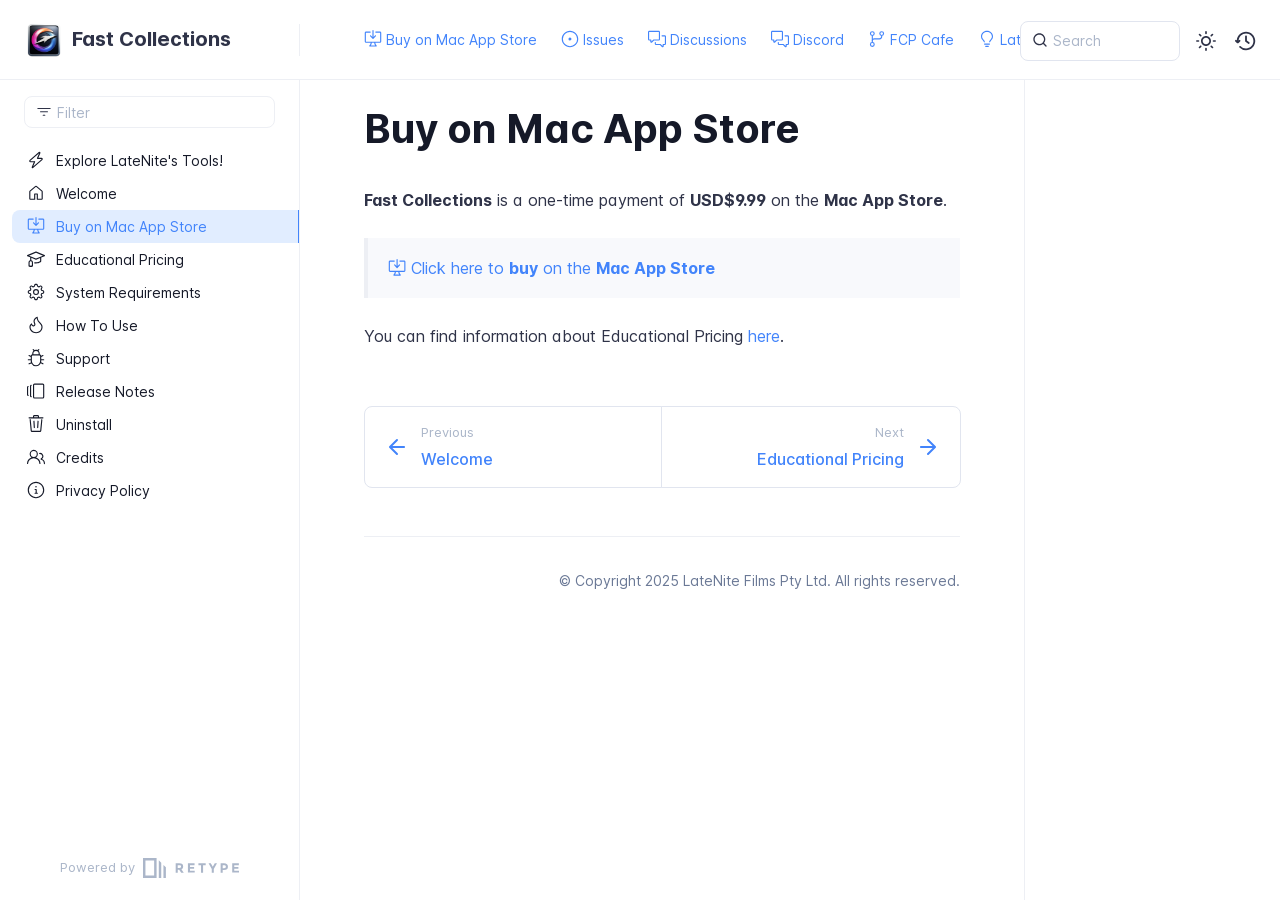
==== buy/index.html @ 911a27da "Refreshes Retype-generated documentation. Process triggered by latenitefilms." ====
<!DOCTYPE html>
<html lang="en" class="h-full">
<head>
    <meta charset="UTF-8">
    <meta name="viewport" content="width=device-width,initial-scale=1">
    <meta name="turbo-cache-control" content="no-cache" data-turbo-track="reload" data-track-token="3.9.0.801955688198">

    <!-- See retype.com -->
    <meta name="generator" content="Retype 3.9.0">

    <!-- Primary Meta Tags -->
    <title>Buy on Mac App Store</title>
    <meta name="title" content="Buy on Mac App Store">
    <meta name="description" content="Fast Collections is a one-time payment of USD$9.99 on the Mac App Store.">

    <!-- Canonical -->
    <link rel="canonical" href="https://fastcollections.fcp.cafe/buy/">

    <!-- Open Graph / Facebook -->
    <meta property="og:type" content="website">
    <meta property="og:url" content="https://fastcollections.fcp.cafe/buy/">
    <meta property="og:title" content="Buy on Mac App Store">
    <meta property="og:description" content="Fast Collections is a one-time payment of USD$9.99 on the Mac App Store.">

    <!-- Twitter -->
    <meta property="twitter:card" content="summary_large_image">
    <meta property="twitter:url" content="https://fastcollections.fcp.cafe/buy/">
    <meta property="twitter:title" content="Buy on Mac App Store">
    <meta property="twitter:description" content="Fast Collections is a one-time payment of USD$9.99 on the Mac App Store.">

    <script data-cfasync="false">(function(){var cl=document.documentElement.classList,ls=localStorage.getItem("retype_scheme"),hd=cl.contains("dark"),hl=cl.contains("light"),wm=window.matchMedia&&window.matchMedia("(prefers-color-scheme: dark)").matches;if(ls==="dark"||(!ls&&wm&&!hd&&!hl)){cl.remove("light");cl.add("dark")}else if(ls==="light"||(!ls&&!wm&&!hd&&!hl)){cl.remove("dark");cl.add("light")}})();</script>

    <link href="../resources/css/retype.css?v=3.9.0.801955688198" rel="stylesheet">

    <script data-cfasync="false" src="../resources/js/config.js?v=3.9.0.801955688198" data-turbo-eval="false" defer></script>
    <script data-cfasync="false" src="../resources/js/retype.js?v=3.9.0" data-turbo-eval="false" defer></script>
    <script id="lunr-js" data-cfasync="false" src="../resources/js/lunr.js?v=3.9.0.801955688198" data-turbo-eval="false" defer></script>
</head>
<body>
    <div id="docs-app" class="relative text-base antialiased text-gray-700 bg-white font-body dark:bg-dark-850 dark:text-dark-300">
        <div class="absolute bottom-0 left-0 bg-gray-100 dark:bg-dark-800" style="top: 5rem; right: 50%"></div>
    
        <header id="docs-site-header" class="sticky top-0 z-30 flex w-full h-16 bg-white border-b border-gray-200 md:h-20 dark:bg-dark-850 dark:border-dark-650">
            <div class="container relative flex items-center justify-between pr-6 grow md:justify-start">
                <!-- Mobile menu button skeleton -->
                <button v-cloak class="skeleton docs-mobile-menu-button flex items-center justify-center shrink-0 overflow-hidden dark:text-white focus:outline-none rounded-full w-10 h-10 ml-3.5 md:hidden"><svg xmlns="http://www.w3.org/2000/svg" class="mb-px shrink-0" width="24" height="24" viewBox="0 0 24 24" role="presentation" style="margin-bottom: 0px;"><g fill="currentColor"><path d="M2 4h20v2H2zM2 11h20v2H2zM2 18h20v2H2z"></path></g></svg></button>
                <div v-cloak id="docs-sidebar-toggle"></div>
        
                <!-- Logo -->
                <div class="flex items-center justify-between h-full py-2 md:w-75">
                    <div class="flex items-center px-2 md:px-6">
                        <a id="docs-site-logo" href="../" class="flex items-center leading-snug text-xl">
                            <span class="w-10 mr-2 grow-0 shrink-0 overflow-hidden">
                                <img class="max-h-10 dark:hidden md:inline-block" src="../static/logo.png">
                                <img class="max-h-10 hidden dark:inline-block" src="../static/logo.png">
                            </span>
                            <span class="dark:text-white font-bold line-clamp-1 md:line-clamp-2">Fast Collections</span>
                        </a>
                    </div>
        
                    <span class="hidden h-8 border-r md:inline-block dark:border-dark-650"></span>
                </div>
        
                <div class="flex justify-between md:grow">
                    <!-- Top Nav -->
                    <nav class="hidden md:flex">
                        <ul class="flex flex-col mb-4 md:pl-16 md:mb-0 md:flex-row md:items-center">
                            <li class="mr-6">
                                <a class="py-2 md:mb-0 inline-flex items-center text-sm whitespace-nowrap transition-colors duration-200 ease-linear md:text-blue-500 dark:text-blue-400 hover:text-blue-800 dark:hover:text-blue-200" href="../buy/">
                                    <svg xmlns="http://www.w3.org/2000/svg" class="mb-px mr-1" width="18" height="18" viewBox="0 0 24 24" role="presentation">
                                        <g fill="currentColor">
                                            <path d="M11.25 9.331V.75a.75.75 0 0 1 1.5 0v8.58l1.949-2.11A.75.75 0 1 1 15.8 8.237l-3.25 3.52a.75.75 0 0 1-1.102 0l-3.25-3.52A.75.75 0 1 1 9.3 7.22l1.949 2.111Z"/><path d="M2.5 3.75v11.5c0 .138.112.25.25.25h18.5a.25.25 0 0 0 .25-.25V3.75a.25.25 0 0 0-.25-.25h-5.5a.75.75 0 0 1 0-1.5h5.5c.966 0 1.75.784 1.75 1.75v11.5A1.75 1.75 0 0 1 21.25 17h-6.204c.171 1.375.805 2.652 1.769 3.757A.752.752 0 0 1 16.25 22h-8.5a.75.75 0 0 1-.566-1.243c.965-1.105 1.599-2.382 1.77-3.757H2.75A1.75 1.75 0 0 1 1 15.25V3.75C1 2.784 1.784 2 2.75 2h5.5a.75.75 0 0 1 0 1.5h-5.5a.25.25 0 0 0-.25.25ZM10.463 17c-.126 1.266-.564 2.445-1.223 3.5h5.52c-.66-1.055-1.098-2.234-1.223-3.5Z"/>
                                        </g>
                                    </svg>
                                    <span>Buy on Mac App Store</span>
                                </a>
                            </li>
                            <li class="mr-6">
                                <a class="py-2 md:mb-0 inline-flex items-center text-sm whitespace-nowrap transition-colors duration-200 ease-linear md:text-blue-500 dark:text-blue-400 hover:text-blue-800 dark:hover:text-blue-200" href="https://github.com/latenitefilms/fastcollections/issues" target="_blank">
                                    <svg xmlns="http://www.w3.org/2000/svg" class="mb-px mr-1" width="18" height="18" viewBox="0 0 24 24" role="presentation">
                                        <g fill="currentColor">
                                            <path d="M12 1c6.075 0 11 4.925 11 11s-4.925 11-11 11S1 18.075 1 12 5.925 1 12 1ZM2.5 12a9.5 9.5 0 0 0 9.5 9.5 9.5 9.5 0 0 0 9.5-9.5A9.5 9.5 0 0 0 12 2.5 9.5 9.5 0 0 0 2.5 12Zm9.5 2a2 2 0 1 1-.001-3.999A2 2 0 0 1 12 14Z"/>
                                        </g>
                                    </svg>
                                    <span>Issues</span>
                                </a>
                            </li>
                            <li class="mr-6">
                                <a class="py-2 md:mb-0 inline-flex items-center text-sm whitespace-nowrap transition-colors duration-200 ease-linear md:text-blue-500 dark:text-blue-400 hover:text-blue-800 dark:hover:text-blue-200" href="https://github.com/latenitefilms/fastcollections/discussions" target="_blank">
                                    <svg xmlns="http://www.w3.org/2000/svg" class="mb-px mr-1" width="18" height="18" viewBox="0 0 24 24" role="presentation">
                                        <g fill="currentColor">
                                            <path d="M1.75 1h12.5c.966 0 1.75.784 1.75 1.75v9.5A1.75 1.75 0 0 1 14.25 14H8.061l-2.574 2.573A1.458 1.458 0 0 1 3 15.543V14H1.75A1.75 1.75 0 0 1 0 12.25v-9.5C0 1.784.784 1 1.75 1ZM1.5 2.75v9.5c0 .138.112.25.25.25h2a.75.75 0 0 1 .75.75v2.19l2.72-2.72a.749.749 0 0 1 .53-.22h6.5a.25.25 0 0 0 .25-.25v-9.5a.25.25 0 0 0-.25-.25H1.75a.25.25 0 0 0-.25.25Z"/><path d="M22.5 8.75a.25.25 0 0 0-.25-.25h-3.5a.75.75 0 0 1 0-1.5h3.5c.966 0 1.75.784 1.75 1.75v9.5A1.75 1.75 0 0 1 22.25 20H21v1.543a1.457 1.457 0 0 1-2.487 1.03L15.939 20H10.75A1.75 1.75 0 0 1 9 18.25v-1.465a.75.75 0 0 1 1.5 0v1.465c0 .138.112.25.25.25h5.5a.75.75 0 0 1 .53.22l2.72 2.72v-2.19a.75.75 0 0 1 .75-.75h2a.25.25 0 0 0 .25-.25v-9.5Z"/>
                                        </g>
                                    </svg>
                                    <span>Discussions</span>
                                </a>
                            </li>
                            <li class="mr-6">
                                <a class="py-2 md:mb-0 inline-flex items-center text-sm whitespace-nowrap transition-colors duration-200 ease-linear md:text-blue-500 dark:text-blue-400 hover:text-blue-800 dark:hover:text-blue-200" href="https://ltnt.tv/discord" target="_blank">
                                    <svg xmlns="http://www.w3.org/2000/svg" class="mb-px mr-1" width="18" height="18" viewBox="0 0 24 24" role="presentation">
                                        <g fill="currentColor">
                                            <path d="M1.75 1h12.5c.966 0 1.75.784 1.75 1.75v9.5A1.75 1.75 0 0 1 14.25 14H8.061l-2.574 2.573A1.458 1.458 0 0 1 3 15.543V14H1.75A1.75 1.75 0 0 1 0 12.25v-9.5C0 1.784.784 1 1.75 1ZM1.5 2.75v9.5c0 .138.112.25.25.25h2a.75.75 0 0 1 .75.75v2.19l2.72-2.72a.749.749 0 0 1 .53-.22h6.5a.25.25 0 0 0 .25-.25v-9.5a.25.25 0 0 0-.25-.25H1.75a.25.25 0 0 0-.25.25Z"/><path d="M22.5 8.75a.25.25 0 0 0-.25-.25h-3.5a.75.75 0 0 1 0-1.5h3.5c.966 0 1.75.784 1.75 1.75v9.5A1.75 1.75 0 0 1 22.25 20H21v1.543a1.457 1.457 0 0 1-2.487 1.03L15.939 20H10.75A1.75 1.75 0 0 1 9 18.25v-1.465a.75.75 0 0 1 1.5 0v1.465c0 .138.112.25.25.25h5.5a.75.75 0 0 1 .53.22l2.72 2.72v-2.19a.75.75 0 0 1 .75-.75h2a.25.25 0 0 0 .25-.25v-9.5Z"/>
                                        </g>
                                    </svg>
                                    <span>Discord</span>
                                </a>
                            </li>
                            <li class="mr-6">
                                <a class="py-2 md:mb-0 inline-flex items-center text-sm whitespace-nowrap transition-colors duration-200 ease-linear md:text-blue-500 dark:text-blue-400 hover:text-blue-800 dark:hover:text-blue-200" href="https://fcp.cafe" target="_blank">
                                    <svg xmlns="http://www.w3.org/2000/svg" class="mb-px mr-1" width="18" height="18" viewBox="0 0 24 24" role="presentation">
                                        <g fill="currentColor">
                                            <path d="M15 4.75a3.25 3.25 0 1 1 6.5 0 3.25 3.25 0 0 1-6.5 0ZM2.5 19.25a3.25 3.25 0 1 1 6.5 0 3.25 3.25 0 0 1-6.5 0Zm0-14.5a3.25 3.25 0 1 1 6.5 0 3.25 3.25 0 0 1-6.5 0ZM5.75 6.5a1.75 1.75 0 1 0-.001-3.501A1.75 1.75 0 0 0 5.75 6.5Zm0 14.5a1.75 1.75 0 1 0-.001-3.501A1.75 1.75 0 0 0 5.75 21Zm12.5-14.5a1.75 1.75 0 1 0-.001-3.501A1.75 1.75 0 0 0 18.25 6.5Z"/><path d="M5.75 16.75A.75.75 0 0 1 5 16V8a.75.75 0 0 1 1.5 0v8a.75.75 0 0 1-.75.75Z"/><path d="M17.5 8.75v-1H19v1a3.75 3.75 0 0 1-3.75 3.75h-7a1.75 1.75 0 0 0-1.75 1.75H5A3.25 3.25 0 0 1 8.25 11h7a2.25 2.25 0 0 0 2.25-2.25Z"/>
                                        </g>
                                    </svg>
                                    <span>FCP Cafe</span>
                                </a>
                            </li>
                            <li class="mr-6">
                                <a class="py-2 md:mb-0 inline-flex items-center text-sm whitespace-nowrap transition-colors duration-200 ease-linear md:text-blue-500 dark:text-blue-400 hover:text-blue-800 dark:hover:text-blue-200" href="https://fcp.cafe/latenite/" target="_blank">
                                    <svg xmlns="http://www.w3.org/2000/svg" class="mb-px mr-1" width="18" height="18" viewBox="0 0 24 24" role="presentation">
                                        <g fill="currentColor">
                                            <path d="M12 2.5c-3.81 0-6.5 2.743-6.5 6.119 0 1.536.632 2.572 1.425 3.56.172.215.347.422.527.635l.096.112c.21.25.427.508.63.774.404.531.783 1.128.995 1.834a.75.75 0 0 1-1.436.432c-.138-.46-.397-.89-.753-1.357a18.111 18.111 0 0 0-.582-.714l-.092-.11c-.18-.212-.37-.436-.555-.667C4.87 12.016 4 10.651 4 8.618 4 4.363 7.415 1 12 1s8 3.362 8 7.619c0 2.032-.87 3.397-1.755 4.5-.185.23-.375.454-.555.667l-.092.109c-.21.248-.405.481-.582.714-.356.467-.615.898-.753 1.357a.751.751 0 0 1-1.437-.432c.213-.706.592-1.303.997-1.834.202-.266.419-.524.63-.774l.095-.112c.18-.213.355-.42.527-.634.793-.99 1.425-2.025 1.425-3.561C18.5 5.243 15.81 2.5 12 2.5ZM8.75 18h6.5a.75.75 0 0 1 0 1.5h-6.5a.75.75 0 0 1 0-1.5Zm.75 3.75a.75.75 0 0 1 .75-.75h3.5a.75.75 0 0 1 0 1.5h-3.5a.75.75 0 0 1-.75-.75Z"/>
                                        </g>
                                    </svg>
                                    <span>LateNite</span>
                                </a>
                            </li>
        
                        </ul>
                    </nav>
        
                    <!-- Header Right Skeleton -->
                    <div v-cloak class="flex justify-end grow skeleton">
        
                        <!-- Search input mock -->
                        <div class="relative hidden w-40 lg:block lg:max-w-sm lg:ml-auto">
                            <div class="absolute flex items-center justify-center h-full pl-3 dark:text-dark-300">
                                <svg xmlns="http://www.w3.org/2000/svg" class="icon-base" width="16" height="16" viewBox="0 0 24 24" aria-labelledby="icon" role="presentation" style="margin-bottom: 1px;"><g fill="currentColor" ><path d="M21.71 20.29l-3.68-3.68A8.963 8.963 0 0020 11c0-4.96-4.04-9-9-9s-9 4.04-9 9 4.04 9 9 9c2.12 0 4.07-.74 5.61-1.97l3.68 3.68c.2.19.45.29.71.29s.51-.1.71-.29c.39-.39.39-1.03 0-1.42zM4 11c0-3.86 3.14-7 7-7s7 3.14 7 7c0 1.92-.78 3.66-2.04 4.93-.01.01-.02.01-.02.01-.01.01-.01.01-.01.02A6.98 6.98 0 0111 18c-3.86 0-7-3.14-7-7z" ></path></g></svg>
                            </div>
                            <input class="w-full h-10 placeholder-gray-400 transition-colors duration-200 ease-in bg-gray-200 border border-transparent rounded md:text-sm hover:bg-white hover:border-gray-300 focus:outline-none focus:bg-white focus:border-gray-500 dark:bg-dark-600 dark:border-dark-600 dark:placeholder-dark-400" style="padding: 0.625rem 0.75rem 0.625rem 2rem" type="text" placeholder="Search">
                        </div>
        
                        <!-- Mobile search button -->
                        <div class="flex items-center justify-center w-10 h-10 lg:hidden">
                            <svg xmlns="http://www.w3.org/2000/svg" class="shrink-0 icon-base" width="20" height="20" viewBox="0 0 24 24" aria-labelledby="icon" role="presentation" style="margin-bottom: 0px;"><g fill="currentColor" ><path d="M21.71 20.29l-3.68-3.68A8.963 8.963 0 0020 11c0-4.96-4.04-9-9-9s-9 4.04-9 9 4.04 9 9 9c2.12 0 4.07-.74 5.61-1.97l3.68 3.68c.2.19.45.29.71.29s.51-.1.71-.29c.39-.39.39-1.03 0-1.42zM4 11c0-3.86 3.14-7 7-7s7 3.14 7 7c0 1.92-.78 3.66-2.04 4.93-.01.01-.02.01-.02.01-.01.01-.01.01-.01.02A6.98 6.98 0 0111 18c-3.86 0-7-3.14-7-7z" ></path></g></svg>
                        </div>
        
                        <!-- Dark mode switch placeholder -->
                        <div class="w-10 h-10 lg:ml-2"></div>
        
                        <!-- History button -->
                        <div class="flex items-center justify-center w-10 h-10" style="margin-right: -0.625rem;">
                            <svg xmlns="http://www.w3.org/2000/svg" class="shrink-0 icon-base" width="22" height="22" viewBox="0 0 24 24" aria-labelledby="icon" role="presentation" style="margin-bottom: 0px;"><g fill="currentColor" ><g ><path d="M12.01 6.01c-.55 0-1 .45-1 1V12a1 1 0 00.4.8l3 2.22a.985.985 0 001.39-.2.996.996 0 00-.21-1.4l-2.6-1.92V7.01c.02-.55-.43-1-.98-1z"></path><path d="M12.01 1.91c-5.33 0-9.69 4.16-10.05 9.4l-.29-.26a.997.997 0 10-1.34 1.48l1.97 1.79c.19.17.43.26.67.26s.48-.09.67-.26l1.97-1.79a.997.997 0 10-1.34-1.48l-.31.28c.34-4.14 3.82-7.41 8.05-7.41 4.46 0 8.08 3.63 8.08 8.09s-3.63 8.08-8.08 8.08c-2.18 0-4.22-.85-5.75-2.4a.996.996 0 10-1.42 1.4 10.02 10.02 0 007.17 2.99c5.56 0 10.08-4.52 10.08-10.08.01-5.56-4.52-10.09-10.08-10.09z"></path></g></g></svg>
                        </div>
                    </div>
        
                    <div v-cloak class="flex justify-end grow">
                        <div id="docs-mobile-search-button"></div>
                        <doc-search-desktop></doc-search-desktop>
        
                        <doc-theme-switch class="lg:ml-2"></doc-theme-switch>
                        <doc-history></doc-history>
                    </div>
                </div>
            </div>
        </header>
    
        <div class="container relative flex bg-white">
            <!-- Sidebar Skeleton -->
            <div v-cloak class="fixed flex flex-col shrink-0 duration-300 ease-in-out bg-white border-gray-200 sidebar top-20 w-75 border-r h-screen md:sticky transition-transform skeleton dark:bg-dark-800 dark:border-dark-650">
            
                <div class="flex items-center h-16 px-6">
                    <input class="w-full h-8 px-3 py-2 transition-colors duration-200 ease-linear bg-white border border-gray-200 rounded shadow-none text-sm focus:outline-none focus:border-gray-600 dark:bg-dark-600 dark:border-dark-600" type="text" placeholder="Filter">
                </div>
            
                <div class="pl-6 mt-1 mb-4">
                    <div class="w-32 h-3 mb-4 bg-gray-200 rounded-full loading dark:bg-dark-600"></div>
                    <div class="w-48 h-3 mb-4 bg-gray-200 rounded-full loading dark:bg-dark-600"></div>
                    <div class="w-40 h-3 mb-4 bg-gray-200 rounded-full loading dark:bg-dark-600"></div>
                    <div class="w-32 h-3 mb-4 bg-gray-200 rounded-full loading dark:bg-dark-600"></div>
                    <div class="w-48 h-3 mb-4 bg-gray-200 rounded-full loading dark:bg-dark-600"></div>
                    <div class="w-40 h-3 mb-4 bg-gray-200 rounded-full loading dark:bg-dark-600"></div>
                </div>
            
                <div class="shrink-0 mt-auto bg-transparent dark:border-dark-650">
                    <a class="flex items-center justify-center flex-nowrap h-16 text-gray-400 dark:text-dark-400 hover:text-gray-700 dark:hover:text-dark-300 transition-colors duration-150 ease-in docs-powered-by" target="_blank" href="https://retype.com/" rel="noopener">
                        <span class="text-xs whitespace-nowrap">Powered by</span>
                        <svg xmlns="http://www.w3.org/2000/svg" class="ml-2" fill="currentColor" width="96" height="20" overflow="visible"><path d="M0 0v20h13.59V0H0zm11.15 17.54H2.44V2.46h8.71v15.08zM15.8 20h2.44V4.67L15.8 2.22zM20.45 6.89V20h2.44V9.34z"/><g><path d="M40.16 8.44c0 1.49-.59 2.45-1.75 2.88l2.34 3.32h-2.53l-2.04-2.96h-1.43v2.96h-2.06V5.36h3.5c1.43 0 2.46.24 3.07.73s.9 1.27.9 2.35zm-2.48 1.1c.26-.23.38-.59.38-1.09 0-.5-.13-.84-.4-1.03s-.73-.28-1.39-.28h-1.54v2.75h1.5c.72 0 1.2-.12 1.45-.35zM51.56 5.36V7.2h-4.59v1.91h4.13v1.76h-4.13v1.92h4.74v1.83h-6.79V5.36h6.64zM60.09 7.15v7.48h-2.06V7.15h-2.61V5.36h7.28v1.79h-2.61zM70.81 14.64h-2.06v-3.66l-3.19-5.61h2.23l1.99 3.45 1.99-3.45H74l-3.19 5.61v3.66zM83.99 6.19c.65.55.97 1.4.97 2.55s-.33 1.98-1 2.51-1.68.8-3.04.8h-1.23v2.59h-2.06V5.36h3.26c1.42 0 2.45.28 3.1.83zm-1.51 3.65c.25-.28.37-.69.37-1.22s-.16-.92-.48-1.14c-.32-.23-.82-.34-1.5-.34H79.7v3.12h1.38c.68 0 1.15-.14 1.4-.42zM95.85 5.36V7.2h-4.59v1.91h4.13v1.76h-4.13v1.92H96v1.83h-6.79V5.36h6.64z"/></g></svg>
                    </a>
                </div>
            </div>
            
            <!-- Sidebar component -->
            <doc-sidebar v-cloak>
                <template #sidebar-footer>
                    <div class="shrink-0 mt-auto border-t md:bg-transparent md:border-none dark:border-dark-650">
            
                        <div class="py-3 px-6 md:hidden border-b dark:border-dark-650">
                            <nav>
                                <ul class="flex flex-wrap justify-center items-center">
                                    <li class="mr-6">
                                        <a class="block py-1 inline-flex items-center text-sm whitespace-nowrap transition-colors duration-200 ease-linear md:text-blue-500 dark:text-blue-400 hover:text-blue-800 dark:hover:text-blue-200" href="../buy/">
                                            <svg xmlns="http://www.w3.org/2000/svg" class="mb-px mr-1" width="18" height="18" viewBox="0 0 24 24" role="presentation">
                                                <g fill="currentColor">
                                                    <path d="M11.25 9.331V.75a.75.75 0 0 1 1.5 0v8.58l1.949-2.11A.75.75 0 1 1 15.8 8.237l-3.25 3.52a.75.75 0 0 1-1.102 0l-3.25-3.52A.75.75 0 1 1 9.3 7.22l1.949 2.111Z"/><path d="M2.5 3.75v11.5c0 .138.112.25.25.25h18.5a.25.25 0 0 0 .25-.25V3.75a.25.25 0 0 0-.25-.25h-5.5a.75.75 0 0 1 0-1.5h5.5c.966 0 1.75.784 1.75 1.75v11.5A1.75 1.75 0 0 1 21.25 17h-6.204c.171 1.375.805 2.652 1.769 3.757A.752.752 0 0 1 16.25 22h-8.5a.75.75 0 0 1-.566-1.243c.965-1.105 1.599-2.382 1.77-3.757H2.75A1.75 1.75 0 0 1 1 15.25V3.75C1 2.784 1.784 2 2.75 2h5.5a.75.75 0 0 1 0 1.5h-5.5a.25.25 0 0 0-.25.25ZM10.463 17c-.126 1.266-.564 2.445-1.223 3.5h5.52c-.66-1.055-1.098-2.234-1.223-3.5Z"/>
                                                </g>
                                            </svg>
                                            <span>Buy on Mac App Store</span>
                                        </a>
                                    </li>
                                    <li class="mr-6">
                                        <a class="block py-1 inline-flex items-center text-sm whitespace-nowrap transition-colors duration-200 ease-linear md:text-blue-500 dark:text-blue-400 hover:text-blue-800 dark:hover:text-blue-200" href="https://github.com/latenitefilms/fastcollections/issues" target="_blank">
                                            <svg xmlns="http://www.w3.org/2000/svg" class="mb-px mr-1" width="18" height="18" viewBox="0 0 24 24" role="presentation">
                                                <g fill="currentColor">
                                                    <path d="M12 1c6.075 0 11 4.925 11 11s-4.925 11-11 11S1 18.075 1 12 5.925 1 12 1ZM2.5 12a9.5 9.5 0 0 0 9.5 9.5 9.5 9.5 0 0 0 9.5-9.5A9.5 9.5 0 0 0 12 2.5 9.5 9.5 0 0 0 2.5 12Zm9.5 2a2 2 0 1 1-.001-3.999A2 2 0 0 1 12 14Z"/>
                                                </g>
                                            </svg>
                                            <span>Issues</span>
                                        </a>
                                    </li>
                                    <li class="mr-6">
                                        <a class="block py-1 inline-flex items-center text-sm whitespace-nowrap transition-colors duration-200 ease-linear md:text-blue-500 dark:text-blue-400 hover:text-blue-800 dark:hover:text-blue-200" href="https://github.com/latenitefilms/fastcollections/discussions" target="_blank">
                                            <svg xmlns="http://www.w3.org/2000/svg" class="mb-px mr-1" width="18" height="18" viewBox="0 0 24 24" role="presentation">
                                                <g fill="currentColor">
                                                    <path d="M1.75 1h12.5c.966 0 1.75.784 1.75 1.75v9.5A1.75 1.75 0 0 1 14.25 14H8.061l-2.574 2.573A1.458 1.458 0 0 1 3 15.543V14H1.75A1.75 1.75 0 0 1 0 12.25v-9.5C0 1.784.784 1 1.75 1ZM1.5 2.75v9.5c0 .138.112.25.25.25h2a.75.75 0 0 1 .75.75v2.19l2.72-2.72a.749.749 0 0 1 .53-.22h6.5a.25.25 0 0 0 .25-.25v-9.5a.25.25 0 0 0-.25-.25H1.75a.25.25 0 0 0-.25.25Z"/><path d="M22.5 8.75a.25.25 0 0 0-.25-.25h-3.5a.75.75 0 0 1 0-1.5h3.5c.966 0 1.75.784 1.75 1.75v9.5A1.75 1.75 0 0 1 22.25 20H21v1.543a1.457 1.457 0 0 1-2.487 1.03L15.939 20H10.75A1.75 1.75 0 0 1 9 18.25v-1.465a.75.75 0 0 1 1.5 0v1.465c0 .138.112.25.25.25h5.5a.75.75 0 0 1 .53.22l2.72 2.72v-2.19a.75.75 0 0 1 .75-.75h2a.25.25 0 0 0 .25-.25v-9.5Z"/>
                                                </g>
                                            </svg>
                                            <span>Discussions</span>
                                        </a>
                                    </li>
                                    <li class="mr-6">
                                        <a class="block py-1 inline-flex items-center text-sm whitespace-nowrap transition-colors duration-200 ease-linear md:text-blue-500 dark:text-blue-400 hover:text-blue-800 dark:hover:text-blue-200" href="https://ltnt.tv/discord" target="_blank">
                                            <svg xmlns="http://www.w3.org/2000/svg" class="mb-px mr-1" width="18" height="18" viewBox="0 0 24 24" role="presentation">
                                                <g fill="currentColor">
                                                    <path d="M1.75 1h12.5c.966 0 1.75.784 1.75 1.75v9.5A1.75 1.75 0 0 1 14.25 14H8.061l-2.574 2.573A1.458 1.458 0 0 1 3 15.543V14H1.75A1.75 1.75 0 0 1 0 12.25v-9.5C0 1.784.784 1 1.75 1ZM1.5 2.75v9.5c0 .138.112.25.25.25h2a.75.75 0 0 1 .75.75v2.19l2.72-2.72a.749.749 0 0 1 .53-.22h6.5a.25.25 0 0 0 .25-.25v-9.5a.25.25 0 0 0-.25-.25H1.75a.25.25 0 0 0-.25.25Z"/><path d="M22.5 8.75a.25.25 0 0 0-.25-.25h-3.5a.75.75 0 0 1 0-1.5h3.5c.966 0 1.75.784 1.75 1.75v9.5A1.75 1.75 0 0 1 22.25 20H21v1.543a1.457 1.457 0 0 1-2.487 1.03L15.939 20H10.75A1.75 1.75 0 0 1 9 18.25v-1.465a.75.75 0 0 1 1.5 0v1.465c0 .138.112.25.25.25h5.5a.75.75 0 0 1 .53.22l2.72 2.72v-2.19a.75.75 0 0 1 .75-.75h2a.25.25 0 0 0 .25-.25v-9.5Z"/>
                                                </g>
                                            </svg>
                                            <span>Discord</span>
                                        </a>
                                    </li>
                                    <li class="mr-6">
                                        <a class="block py-1 inline-flex items-center text-sm whitespace-nowrap transition-colors duration-200 ease-linear md:text-blue-500 dark:text-blue-400 hover:text-blue-800 dark:hover:text-blue-200" href="https://fcp.cafe" target="_blank">
                                            <svg xmlns="http://www.w3.org/2000/svg" class="mb-px mr-1" width="18" height="18" viewBox="0 0 24 24" role="presentation">
                                                <g fill="currentColor">
                                                    <path d="M15 4.75a3.25 3.25 0 1 1 6.5 0 3.25 3.25 0 0 1-6.5 0ZM2.5 19.25a3.25 3.25 0 1 1 6.5 0 3.25 3.25 0 0 1-6.5 0Zm0-14.5a3.25 3.25 0 1 1 6.5 0 3.25 3.25 0 0 1-6.5 0ZM5.75 6.5a1.75 1.75 0 1 0-.001-3.501A1.75 1.75 0 0 0 5.75 6.5Zm0 14.5a1.75 1.75 0 1 0-.001-3.501A1.75 1.75 0 0 0 5.75 21Zm12.5-14.5a1.75 1.75 0 1 0-.001-3.501A1.75 1.75 0 0 0 18.25 6.5Z"/><path d="M5.75 16.75A.75.75 0 0 1 5 16V8a.75.75 0 0 1 1.5 0v8a.75.75 0 0 1-.75.75Z"/><path d="M17.5 8.75v-1H19v1a3.75 3.75 0 0 1-3.75 3.75h-7a1.75 1.75 0 0 0-1.75 1.75H5A3.25 3.25 0 0 1 8.25 11h7a2.25 2.25 0 0 0 2.25-2.25Z"/>
                                                </g>
                                            </svg>
                                            <span>FCP Cafe</span>
                                        </a>
                                    </li>
                                    <li class="mr-6">
                                        <a class="block py-1 inline-flex items-center text-sm whitespace-nowrap transition-colors duration-200 ease-linear md:text-blue-500 dark:text-blue-400 hover:text-blue-800 dark:hover:text-blue-200" href="https://fcp.cafe/latenite/" target="_blank">
                                            <svg xmlns="http://www.w3.org/2000/svg" class="mb-px mr-1" width="18" height="18" viewBox="0 0 24 24" role="presentation">
                                                <g fill="currentColor">
                                                    <path d="M12 2.5c-3.81 0-6.5 2.743-6.5 6.119 0 1.536.632 2.572 1.425 3.56.172.215.347.422.527.635l.096.112c.21.25.427.508.63.774.404.531.783 1.128.995 1.834a.75.75 0 0 1-1.436.432c-.138-.46-.397-.89-.753-1.357a18.111 18.111 0 0 0-.582-.714l-.092-.11c-.18-.212-.37-.436-.555-.667C4.87 12.016 4 10.651 4 8.618 4 4.363 7.415 1 12 1s8 3.362 8 7.619c0 2.032-.87 3.397-1.755 4.5-.185.23-.375.454-.555.667l-.092.109c-.21.248-.405.481-.582.714-.356.467-.615.898-.753 1.357a.751.751 0 0 1-1.437-.432c.213-.706.592-1.303.997-1.834.202-.266.419-.524.63-.774l.095-.112c.18-.213.355-.42.527-.634.793-.99 1.425-2.025 1.425-3.561C18.5 5.243 15.81 2.5 12 2.5ZM8.75 18h6.5a.75.75 0 0 1 0 1.5h-6.5a.75.75 0 0 1 0-1.5Zm.75 3.75a.75.75 0 0 1 .75-.75h3.5a.75.75 0 0 1 0 1.5h-3.5a.75.75 0 0 1-.75-.75Z"/>
                                                </g>
                                            </svg>
                                            <span>LateNite</span>
                                        </a>
                                    </li>
            
                                </ul>
                            </nav>
                        </div>
            
                        <a class="flex items-center justify-center flex-nowrap h-16 text-gray-400 dark:text-dark-400 hover:text-gray-700 dark:hover:text-dark-300 transition-colors duration-150 ease-in docs-powered-by" target="_blank" href="https://retype.com/" rel="noopener">
                            <span class="text-xs whitespace-nowrap">Powered by</span>
                            <svg xmlns="http://www.w3.org/2000/svg" class="ml-2" fill="currentColor" width="96" height="20" overflow="visible"><path d="M0 0v20h13.59V0H0zm11.15 17.54H2.44V2.46h8.71v15.08zM15.8 20h2.44V4.67L15.8 2.22zM20.45 6.89V20h2.44V9.34z"/><g><path d="M40.16 8.44c0 1.49-.59 2.45-1.75 2.88l2.34 3.32h-2.53l-2.04-2.96h-1.43v2.96h-2.06V5.36h3.5c1.43 0 2.46.24 3.07.73s.9 1.27.9 2.35zm-2.48 1.1c.26-.23.38-.59.38-1.09 0-.5-.13-.84-.4-1.03s-.73-.28-1.39-.28h-1.54v2.75h1.5c.72 0 1.2-.12 1.45-.35zM51.56 5.36V7.2h-4.59v1.91h4.13v1.76h-4.13v1.92h4.74v1.83h-6.79V5.36h6.64zM60.09 7.15v7.48h-2.06V7.15h-2.61V5.36h7.28v1.79h-2.61zM70.81 14.64h-2.06v-3.66l-3.19-5.61h2.23l1.99 3.45 1.99-3.45H74l-3.19 5.61v3.66zM83.99 6.19c.65.55.97 1.4.97 2.55s-.33 1.98-1 2.51-1.68.8-3.04.8h-1.23v2.59h-2.06V5.36h3.26c1.42 0 2.45.28 3.1.83zm-1.51 3.65c.25-.28.37-.69.37-1.22s-.16-.92-.48-1.14c-.32-.23-.82-.34-1.5-.34H79.7v3.12h1.38c.68 0 1.15-.14 1.4-.42zM95.85 5.36V7.2h-4.59v1.91h4.13v1.76h-4.13v1.92H96v1.83h-6.79V5.36h6.64z"/></g></svg>
                        </a>
                    </div>
                </template>
            </doc-sidebar>
    
            <div class="grow min-w-0 dark:bg-dark-850">
                <!-- Render "toolbar" template here on api pages --><!-- Render page content -->
                <div class="flex">
                    <div class="min-w-0 p-4 grow md:px-16">
                        <main class="relative pb-12 lg:pt-2">
                            <div class="docs-markdown" id="docs-content">
                                <!-- Rendered if sidebar right is enabled -->
                                <div id="docs-sidebar-right-toggle"></div>
                                <!-- Page content  -->
<doc-anchor-target id="buy-on-mac-app-store" class="break-words">
    <h1>
        <doc-anchor-trigger class="header-anchor-trigger" to="#buy-on-mac-app-store">#</doc-anchor-trigger>
        <span>Buy on Mac App Store</span>
    </h1>
</doc-anchor-target>
<p><strong>Fast Collections</strong> is a one-time payment of <strong>USD$9.99</strong> on the <strong>Mac App Store</strong>.</p>
<blockquote>
<p><a href="https://apps.apple.com/us/app/fast-collections/id6463602034"><svg xmlns="http://www.w3.org/2000/svg" class="docs-icon" viewBox="0 0 24 24" role="presentation"><g fill="currentColor"><g><path d="M11.25 9.331V.75a.75.75 0 0 1 1.5 0v8.58l1.949-2.11A.75.75 0 1 1 15.8 8.237l-3.25 3.52a.75.75 0 0 1-1.102 0l-3.25-3.52A.75.75 0 1 1 9.3 7.22l1.949 2.111Z"/><path d="M2.5 3.75v11.5c0 .138.112.25.25.25h18.5a.25.25 0 0 0 .25-.25V3.75a.25.25 0 0 0-.25-.25h-5.5a.75.75 0 0 1 0-1.5h5.5c.966 0 1.75.784 1.75 1.75v11.5A1.75 1.75 0 0 1 21.25 17h-6.204c.171 1.375.805 2.652 1.769 3.757A.752.752 0 0 1 16.25 22h-8.5a.75.75 0 0 1-.566-1.243c.965-1.105 1.599-2.382 1.77-3.757H2.75A1.75 1.75 0 0 1 1 15.25V3.75C1 2.784 1.784 2 2.75 2h5.5a.75.75 0 0 1 0 1.5h-5.5a.25.25 0 0 0-.25.25ZM10.463 17c-.126 1.266-.564 2.445-1.223 3.5h5.52c-.66-1.055-1.098-2.234-1.223-3.5Z"/></g></g></svg> Click here to <strong>buy</strong> on the <strong>Mac App Store</strong></a></p>
</blockquote>
<p>You can find information about Educational Pricing <a href="../educational/">here</a>.</p>

                                
                                <!-- Required only on API pages -->
                                <doc-toolbar-member-filter-no-results></doc-toolbar-member-filter-no-results>
                            </div>
                            <footer class="clear-both">
                            
                                <nav class="print:hidden flex mt-14">
                                    <div class="w-1/2">
                                        <a class="px-5 py-4 h-full flex items-center break-normal font-medium text-blue-500 dark:text-blue-400 border border-gray-300 hover:border-gray-400 dark:border-dark-650 dark:hover:border-dark-450 rounded-l-lg transition-colors duration-150 relative hover:z-5" href="../">
                                            <svg xmlns="http://www.w3.org/2000/svg" class="mr-3" width="24" height="24" viewBox="0 0 24 24" fill="currentColor" overflow="visible"><path d="M19 11H7.41l5.29-5.29a.996.996 0 10-1.41-1.41l-7 7a1 1 0 000 1.42l7 7a1.024 1.024 0 001.42-.01.996.996 0 000-1.41L7.41 13H19c.55 0 1-.45 1-1s-.45-1-1-1z" /><path fill="none" d="M0 0h24v24H0z" /></svg>
                                            <span>
                                                <span class="block text-xs font-normal text-gray-400 dark:text-dark-400">Previous</span>
                                                <span class="block mt-1">Welcome</span>
                                            </span>
                                        </a>
                                    </div>
                            
                                    <div class="w-1/2">
                                        <a class="px-5 py-4 -mx-px h-full flex items-center justify-end break-normal font-medium text-blue-500 dark:text-blue-400 border border-gray-300 hover:border-gray-400 dark:border-dark-650 dark:hover:border-dark-450 rounded-r-lg transition-colors duration-150 relative hover:z-5" href="../educational/">
                                            <span>
                                                <span class="block text-xs font-normal text-right text-gray-400 dark:text-dark-400">Next</span>
                                                <span class="block mt-1">Educational Pricing</span>
                                            </span>
                                            <svg xmlns="http://www.w3.org/2000/svg" class="ml-3" width="24" height="24" viewBox="0 0 24 24" fill="currentColor" overflow="visible"><path d="M19.92 12.38a1 1 0 00-.22-1.09l-7-7a.996.996 0 10-1.41 1.41l5.3 5.3H5c-.55 0-1 .45-1 1s.45 1 1 1h11.59l-5.29 5.29a.996.996 0 000 1.41c.19.2.44.3.7.3s.51-.1.71-.29l7-7c.09-.09.16-.21.21-.33z" /><path fill="none" d="M0 0h24v24H0z" /></svg>
                                        </a>
                                    </div>
                                </nav>
                            </footer>
                        </main>
                
                        <div class="print:border-none border-t dark:border-dark-650 pt-6 mb-8">
                            <footer class="flex flex-wrap items-center justify-between print:justify-center">
                                <div class="print:hidden">
                                    <ul class="flex flex-wrap items-center text-sm">
                                    </ul>
                                </div>
                                <div class="print:justify-center docs-copyright py-2 text-gray-500 dark:text-dark-350 text-sm leading-relaxed"><p>© Copyright 2025 LateNite Films Pty Ltd. All rights reserved.</p></div>
                            </footer>
                        </div>
                    </div>
                
                    <!-- Rendered if sidebar right is enabled -->
                    <!-- Sidebar right skeleton-->
                    <div v-cloak class="fixed top-0 bottom-0 right-0 translate-x-full bg-white border-gray-200 lg:sticky lg:border-l lg:shrink-0 lg:pt-6 lg:transform-none sm:w-1/2 lg:w-64 lg:z-0 md:w-104 sidebar-right skeleton dark:bg-dark-850 dark:border-dark-650">
                        <div class="pl-5">
                            <div class="w-32 h-3 mb-4 bg-gray-200 dark:bg-dark-600 rounded-full loading"></div>
                            <div class="w-48 h-3 mb-4 bg-gray-200 dark:bg-dark-600 rounded-full loading"></div>
                            <div class="w-40 h-3 mb-4 bg-gray-200 dark:bg-dark-600 rounded-full loading"></div>
                        </div>
                    </div>
                
                    <!-- User should be able to hide sidebar right -->
                    <doc-sidebar-right v-cloak></doc-sidebar-right>
                </div>

            </div>
        </div>
    
        <doc-search-mobile></doc-search-mobile>
        <doc-back-to-top></doc-back-to-top>
    </div>


    <div id="docs-overlay-target"></div>

    <script data-cfasync="false">window.__DOCS__ = { "title": "Buy on Mac App Store", level: 1, icon: "file", hasPrism: false, hasMermaid: false, hasMath: false, tocDepth: 23 }</script>
</body>
</html>
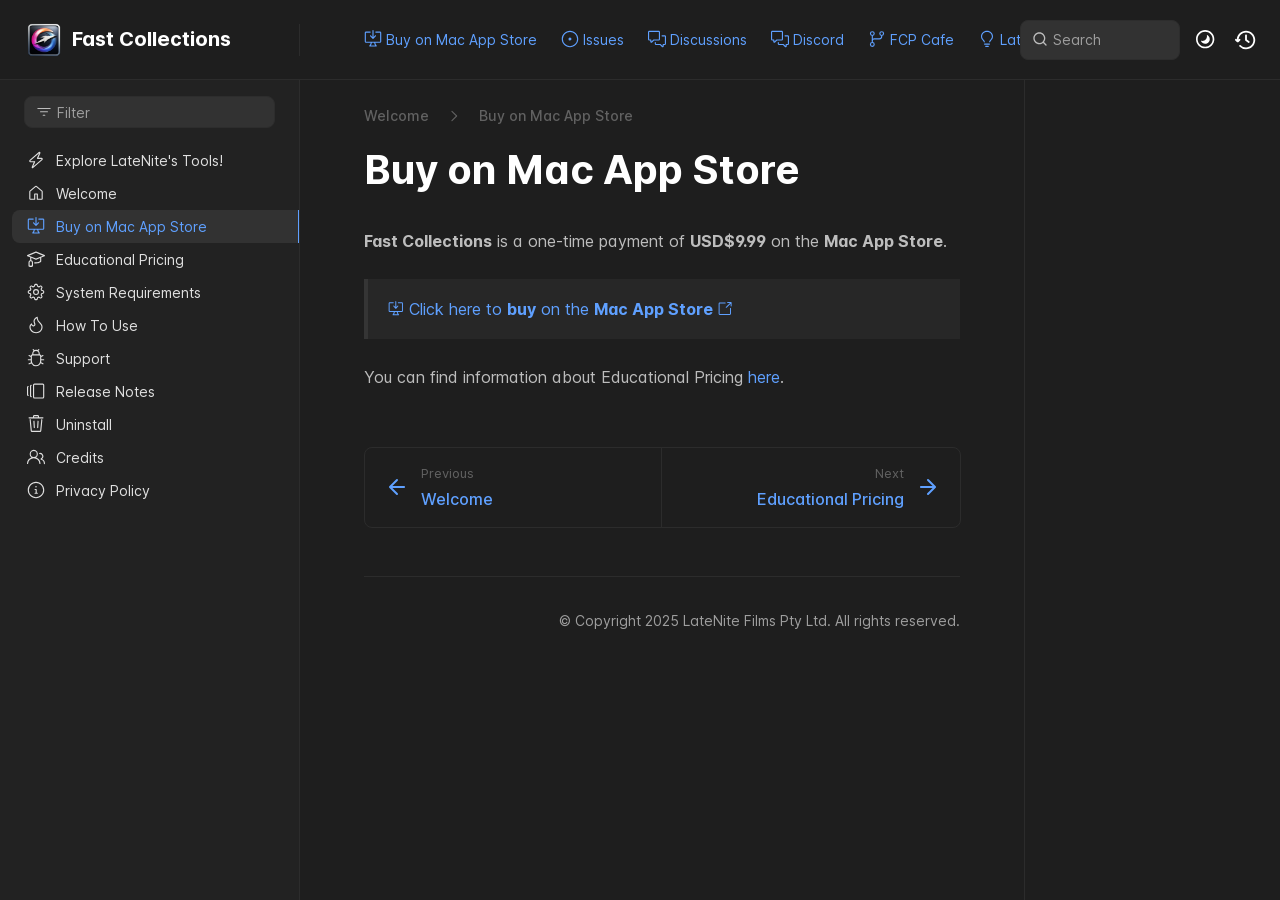
==== commit 08bd1c08: "Refreshes Retype-generated documentation. Process triggered by latenitefilms." ====
--- a/buy/index.html
+++ b/buy/index.html
@@ -1,9 +1,9 @@
 <!DOCTYPE html>
-<html lang="en" class="h-full">
+<html lang="en" class="h-full dark">
 <head>
     <meta charset="UTF-8">
     <meta name="viewport" content="width=device-width,initial-scale=1">
-    <meta name="turbo-cache-control" content="no-cache" data-turbo-track="reload" data-track-token="3.9.0.801955688198">
+    <meta name="turbo-cache-control" content="no-cache" data-turbo-track="reload" data-track-token="3.9.0.802160845406">
 
     <!-- See retype.com -->
     <meta name="generator" content="Retype 3.9.0">
@@ -30,11 +30,11 @@
 
     <script data-cfasync="false">(function(){var cl=document.documentElement.classList,ls=localStorage.getItem("retype_scheme"),hd=cl.contains("dark"),hl=cl.contains("light"),wm=window.matchMedia&&window.matchMedia("(prefers-color-scheme: dark)").matches;if(ls==="dark"||(!ls&&wm&&!hd&&!hl)){cl.remove("light");cl.add("dark")}else if(ls==="light"||(!ls&&!wm&&!hd&&!hl)){cl.remove("dark");cl.add("light")}})();</script>
 
-    <link href="../resources/css/retype.css?v=3.9.0.801955688198" rel="stylesheet">
-
-    <script data-cfasync="false" src="../resources/js/config.js?v=3.9.0.801955688198" data-turbo-eval="false" defer></script>
+    <link href="../resources/css/retype.css?v=3.9.0.802160845406" rel="stylesheet">
+
+    <script data-cfasync="false" src="../resources/js/config.js?v=3.9.0.802160845406" data-turbo-eval="false" defer></script>
     <script data-cfasync="false" src="../resources/js/retype.js?v=3.9.0" data-turbo-eval="false" defer></script>
-    <script id="lunr-js" data-cfasync="false" src="../resources/js/lunr.js?v=3.9.0.801955688198" data-turbo-eval="false" defer></script>
+    <script id="lunr-js" data-cfasync="false" src="../resources/js/lunr.js?v=3.9.0.802160845406" data-turbo-eval="false" defer></script>
 </head>
 <body>
     <div id="docs-app" class="relative text-base antialiased text-gray-700 bg-white font-body dark:bg-dark-850 dark:text-dark-300">
@@ -182,12 +182,6 @@
                     <div class="w-40 h-3 mb-4 bg-gray-200 rounded-full loading dark:bg-dark-600"></div>
                 </div>
             
-                <div class="shrink-0 mt-auto bg-transparent dark:border-dark-650">
-                    <a class="flex items-center justify-center flex-nowrap h-16 text-gray-400 dark:text-dark-400 hover:text-gray-700 dark:hover:text-dark-300 transition-colors duration-150 ease-in docs-powered-by" target="_blank" href="https://retype.com/" rel="noopener">
-                        <span class="text-xs whitespace-nowrap">Powered by</span>
-                        <svg xmlns="http://www.w3.org/2000/svg" class="ml-2" fill="currentColor" width="96" height="20" overflow="visible"><path d="M0 0v20h13.59V0H0zm11.15 17.54H2.44V2.46h8.71v15.08zM15.8 20h2.44V4.67L15.8 2.22zM20.45 6.89V20h2.44V9.34z"/><g><path d="M40.16 8.44c0 1.49-.59 2.45-1.75 2.88l2.34 3.32h-2.53l-2.04-2.96h-1.43v2.96h-2.06V5.36h3.5c1.43 0 2.46.24 3.07.73s.9 1.27.9 2.35zm-2.48 1.1c.26-.23.38-.59.38-1.09 0-.5-.13-.84-.4-1.03s-.73-.28-1.39-.28h-1.54v2.75h1.5c.72 0 1.2-.12 1.45-.35zM51.56 5.36V7.2h-4.59v1.91h4.13v1.76h-4.13v1.92h4.74v1.83h-6.79V5.36h6.64zM60.09 7.15v7.48h-2.06V7.15h-2.61V5.36h7.28v1.79h-2.61zM70.81 14.64h-2.06v-3.66l-3.19-5.61h2.23l1.99 3.45 1.99-3.45H74l-3.19 5.61v3.66zM83.99 6.19c.65.55.97 1.4.97 2.55s-.33 1.98-1 2.51-1.68.8-3.04.8h-1.23v2.59h-2.06V5.36h3.26c1.42 0 2.45.28 3.1.83zm-1.51 3.65c.25-.28.37-.69.37-1.22s-.16-.92-.48-1.14c-.32-.23-.82-.34-1.5-.34H79.7v3.12h1.38c.68 0 1.15-.14 1.4-.42zM95.85 5.36V7.2h-4.59v1.91h4.13v1.76h-4.13v1.92H96v1.83h-6.79V5.36h6.64z"/></g></svg>
-                    </a>
-                </div>
             </div>
             
             <!-- Sidebar component -->
@@ -262,11 +256,6 @@
                                 </ul>
                             </nav>
                         </div>
-            
-                        <a class="flex items-center justify-center flex-nowrap h-16 text-gray-400 dark:text-dark-400 hover:text-gray-700 dark:hover:text-dark-300 transition-colors duration-150 ease-in docs-powered-by" target="_blank" href="https://retype.com/" rel="noopener">
-                            <span class="text-xs whitespace-nowrap">Powered by</span>
-                            <svg xmlns="http://www.w3.org/2000/svg" class="ml-2" fill="currentColor" width="96" height="20" overflow="visible"><path d="M0 0v20h13.59V0H0zm11.15 17.54H2.44V2.46h8.71v15.08zM15.8 20h2.44V4.67L15.8 2.22zM20.45 6.89V20h2.44V9.34z"/><g><path d="M40.16 8.44c0 1.49-.59 2.45-1.75 2.88l2.34 3.32h-2.53l-2.04-2.96h-1.43v2.96h-2.06V5.36h3.5c1.43 0 2.46.24 3.07.73s.9 1.27.9 2.35zm-2.48 1.1c.26-.23.38-.59.38-1.09 0-.5-.13-.84-.4-1.03s-.73-.28-1.39-.28h-1.54v2.75h1.5c.72 0 1.2-.12 1.45-.35zM51.56 5.36V7.2h-4.59v1.91h4.13v1.76h-4.13v1.92h4.74v1.83h-6.79V5.36h6.64zM60.09 7.15v7.48h-2.06V7.15h-2.61V5.36h7.28v1.79h-2.61zM70.81 14.64h-2.06v-3.66l-3.19-5.61h2.23l1.99 3.45 1.99-3.45H74l-3.19 5.61v3.66zM83.99 6.19c.65.55.97 1.4.97 2.55s-.33 1.98-1 2.51-1.68.8-3.04.8h-1.23v2.59h-2.06V5.36h3.26c1.42 0 2.45.28 3.1.83zm-1.51 3.65c.25-.28.37-.69.37-1.22s-.16-.92-.48-1.14c-.32-.23-.82-.34-1.5-.34H79.7v3.12h1.38c.68 0 1.15-.14 1.4-.42zM95.85 5.36V7.2h-4.59v1.91h4.13v1.76h-4.13v1.92H96v1.83h-6.79V5.36h6.64z"/></g></svg>
-                        </a>
                     </div>
                 </template>
             </doc-sidebar>
@@ -279,6 +268,24 @@
                             <div class="docs-markdown" id="docs-content">
                                 <!-- Rendered if sidebar right is enabled -->
                                 <div id="docs-sidebar-right-toggle"></div>
+                                <nav class="breadcrumb" aria-label="Breadcrumb">
+                                    <ol role="list">
+                                        <li class="pr-4">
+                                            <a href="../" class="pr-4">
+                                                Welcome
+                                            </a>
+                                            <svg xmlns="http://www.w3.org/2000/svg" fill="currentColor" width="18" height="18" viewBox="0 0 24 24" aria-hidden="true">
+                                                <path d="M8.72 18.78a.75.75 0 0 1 0-1.06L14.44 12 8.72 6.28a.751.751 0 0 1 .018-1.042.751.751 0 0 1 1.042-.018l6.25 6.25a.75.75 0 0 1 0 1.06l-6.25 6.25a.75.75 0 0 1-1.06 0Z"/>
+                                            </svg>
+                                        </li>
+                                        <li class="pr-4">
+                                            <a href="../buy/" class="pr-4">
+                                                Buy on Mac App Store
+                                            </a>
+                                        </li>
+                                    </ol>
+                                </nav>
+                
                                 <!-- Page content  -->
 <doc-anchor-target id="buy-on-mac-app-store" class="break-words">
     <h1>
@@ -288,7 +295,7 @@
 </doc-anchor-target>
 <p><strong>Fast Collections</strong> is a one-time payment of <strong>USD$9.99</strong> on the <strong>Mac App Store</strong>.</p>
 <blockquote>
-<p><a href="https://apps.apple.com/us/app/fast-collections/id6463602034"><svg xmlns="http://www.w3.org/2000/svg" class="docs-icon" viewBox="0 0 24 24" role="presentation"><g fill="currentColor"><g><path d="M11.25 9.331V.75a.75.75 0 0 1 1.5 0v8.58l1.949-2.11A.75.75 0 1 1 15.8 8.237l-3.25 3.52a.75.75 0 0 1-1.102 0l-3.25-3.52A.75.75 0 1 1 9.3 7.22l1.949 2.111Z"/><path d="M2.5 3.75v11.5c0 .138.112.25.25.25h18.5a.25.25 0 0 0 .25-.25V3.75a.25.25 0 0 0-.25-.25h-5.5a.75.75 0 0 1 0-1.5h5.5c.966 0 1.75.784 1.75 1.75v11.5A1.75 1.75 0 0 1 21.25 17h-6.204c.171 1.375.805 2.652 1.769 3.757A.752.752 0 0 1 16.25 22h-8.5a.75.75 0 0 1-.566-1.243c.965-1.105 1.599-2.382 1.77-3.757H2.75A1.75 1.75 0 0 1 1 15.25V3.75C1 2.784 1.784 2 2.75 2h5.5a.75.75 0 0 1 0 1.5h-5.5a.25.25 0 0 0-.25.25ZM10.463 17c-.126 1.266-.564 2.445-1.223 3.5h5.52c-.66-1.055-1.098-2.234-1.223-3.5Z"/></g></g></svg> Click here to <strong>buy</strong> on the <strong>Mac App Store</strong></a></p>
+<p><a href="https://apps.apple.com/us/app/fast-collections/id6463602034" class="outbound" target="_blank"><span><svg xmlns="http://www.w3.org/2000/svg" class="docs-icon" viewBox="0 0 24 24" role="presentation"><g fill="currentColor"><g><path d="M11.25 9.331V.75a.75.75 0 0 1 1.5 0v8.58l1.949-2.11A.75.75 0 1 1 15.8 8.237l-3.25 3.52a.75.75 0 0 1-1.102 0l-3.25-3.52A.75.75 0 1 1 9.3 7.22l1.949 2.111Z"/><path d="M2.5 3.75v11.5c0 .138.112.25.25.25h18.5a.25.25 0 0 0 .25-.25V3.75a.25.25 0 0 0-.25-.25h-5.5a.75.75 0 0 1 0-1.5h5.5c.966 0 1.75.784 1.75 1.75v11.5A1.75 1.75 0 0 1 21.25 17h-6.204c.171 1.375.805 2.652 1.769 3.757A.752.752 0 0 1 16.25 22h-8.5a.75.75 0 0 1-.566-1.243c.965-1.105 1.599-2.382 1.77-3.757H2.75A1.75 1.75 0 0 1 1 15.25V3.75C1 2.784 1.784 2 2.75 2h5.5a.75.75 0 0 1 0 1.5h-5.5a.25.25 0 0 0-.25.25ZM10.463 17c-.126 1.266-.564 2.445-1.223 3.5h5.52c-.66-1.055-1.098-2.234-1.223-3.5Z"/></g></g></svg> Click here to <strong>buy</strong> on the <strong>Mac App Store</strong></span><svg xmlns="http://www.w3.org/2000/svg" class="docs-icon ml-1" viewBox="0 0 24 24" role="presentation"><g fill="currentColor"><path d="M15.5 2.25a.75.75 0 0 1 .75-.75h5.5a.75.75 0 0 1 .75.75v5.5a.75.75 0 0 1-1.5 0V4.06l-6.22 6.22a.75.75 0 1 1-1.06-1.06L19.94 3h-3.69a.75.75 0 0 1-.75-.75Z"/><path d="M2.5 4.25c0-.966.784-1.75 1.75-1.75h8.5a.75.75 0 0 1 0 1.5h-8.5a.25.25 0 0 0-.25.25v15.5c0 .138.112.25.25.25h15.5a.25.25 0 0 0 .25-.25v-8.5a.75.75 0 0 1 1.5 0v8.5a1.75 1.75 0 0 1-1.75 1.75H4.25a1.75 1.75 0 0 1-1.75-1.75V4.25Z"/></g></svg></a></p>
 </blockquote>
 <p>You can find information about Educational Pricing <a href="../educational/">here</a>.</p>
 
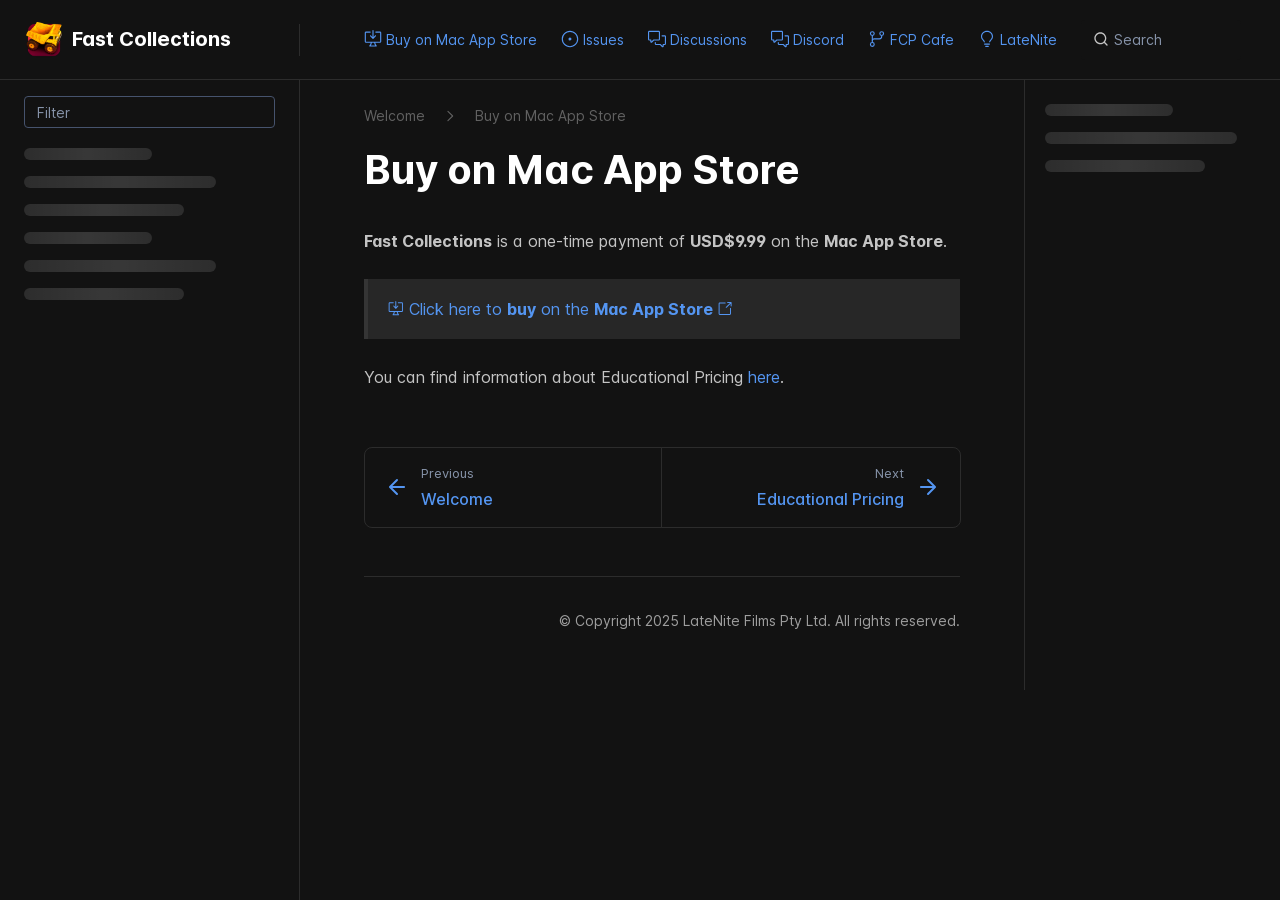
==== commit 126e70fe: "Refreshes Retype-generated documentation. Process triggered by latenitefilms." ====
--- a/buy/index.html
+++ b/buy/index.html
@@ -3,10 +3,10 @@
 <head>
     <meta charset="UTF-8">
     <meta name="viewport" content="width=device-width,initial-scale=1">
-    <meta name="turbo-cache-control" content="no-cache" data-turbo-track="reload" data-track-token="3.9.0.802160845406">
+    <meta name="turbo-cache-control" content="no-cache" data-turbo-track="reload" data-track-token="3.11.0.805176251461">
 
     <!-- See retype.com -->
-    <meta name="generator" content="Retype 3.9.0">
+    <meta name="generator" content="Retype 3.11.0">
 
     <!-- Primary Meta Tags -->
     <title>Buy on Mac App Store</title>
@@ -30,26 +30,26 @@
 
     <script data-cfasync="false">(function(){var cl=document.documentElement.classList,ls=localStorage.getItem("retype_scheme"),hd=cl.contains("dark"),hl=cl.contains("light"),wm=window.matchMedia&&window.matchMedia("(prefers-color-scheme: dark)").matches;if(ls==="dark"||(!ls&&wm&&!hd&&!hl)){cl.remove("light");cl.add("dark")}else if(ls==="light"||(!ls&&!wm&&!hd&&!hl)){cl.remove("dark");cl.add("light")}})();</script>
 
-    <link href="../resources/css/retype.css?v=3.9.0.802160845406" rel="stylesheet">
-
-    <script data-cfasync="false" src="../resources/js/config.js?v=3.9.0.802160845406" data-turbo-eval="false" defer></script>
-    <script data-cfasync="false" src="../resources/js/retype.js?v=3.9.0" data-turbo-eval="false" defer></script>
-    <script id="lunr-js" data-cfasync="false" src="../resources/js/lunr.js?v=3.9.0.802160845406" data-turbo-eval="false" defer></script>
+    <link href="../resources/css/retype.css?v=3.11.0.805176251461" rel="stylesheet">
+
+    <script data-cfasync="false" src="../resources/js/config.js?v=3.11.0.805176251461" data-turbo-eval="false" defer></script>
+    <script data-cfasync="false" src="../resources/js/retype.js?v=3.11.0" data-turbo-eval="false" defer></script>
+    <script id="lunr-js" data-cfasync="false" src="../resources/js/lunr.js?v=3.11.0.805176251461" data-turbo-eval="false" defer></script>
 </head>
 <body>
-    <div id="docs-app" class="relative text-base antialiased text-gray-700 bg-white font-body dark:bg-dark-850 dark:text-dark-300">
-        <div class="absolute bottom-0 left-0 bg-gray-100 dark:bg-dark-800" style="top: 5rem; right: 50%"></div>
-    
-        <header id="docs-site-header" class="sticky top-0 z-30 flex w-full h-16 bg-white border-b border-gray-200 md:h-20 dark:bg-dark-850 dark:border-dark-650">
+    <div id="retype-app" class="relative text-base antialiased text-base-text bg-base-bg font-body">
+        <div class="absolute bottom-0 left-0" style="top: 5rem; right: 50%"></div>
+    
+        <header id="retype-header" class="sticky top-0 z-30 flex w-full h-16 bg-header-bg border-b border-header-border md:h-20">
             <div class="container relative flex items-center justify-between pr-6 grow md:justify-start">
                 <!-- Mobile menu button skeleton -->
-                <button v-cloak class="skeleton docs-mobile-menu-button flex items-center justify-center shrink-0 overflow-hidden dark:text-white focus:outline-none rounded-full w-10 h-10 ml-3.5 md:hidden"><svg xmlns="http://www.w3.org/2000/svg" class="mb-px shrink-0" width="24" height="24" viewBox="0 0 24 24" role="presentation" style="margin-bottom: 0px;"><g fill="currentColor"><path d="M2 4h20v2H2zM2 11h20v2H2zM2 18h20v2H2z"></path></g></svg></button>
-                <div v-cloak id="docs-sidebar-toggle"></div>
+                <button v-cloak class="skeleton retype-mobile-menu-button flex items-center justify-center shrink-0 overflow-hidden dark:text-white focus:outline-none rounded-full w-10 h-10 ml-3.5 md:hidden"><svg xmlns="http://www.w3.org/2000/svg" class="mb-px shrink-0" width="24" height="24" viewBox="0 0 24 24" role="presentation" style="margin-bottom: 0px;"><g fill="currentColor"><path d="M2 4h20v2H2zM2 11h20v2H2zM2 18h20v2H2z"></path></g></svg></button>
+                <div v-cloak id="retype-sidebar-left-toggle-button"></div>
         
                 <!-- Logo -->
                 <div class="flex items-center justify-between h-full py-2 md:w-75">
                     <div class="flex items-center px-2 md:px-6">
-                        <a id="docs-site-logo" href="../" class="flex items-center leading-snug text-xl">
+                        <a id="retype-branding-logo" href="../" class="flex items-center leading-snug text-xl">
                             <span class="w-10 mr-2 grow-0 shrink-0 overflow-hidden">
                                 <img class="max-h-10 dark:hidden md:inline-block" src="../static/logo.png">
                                 <img class="max-h-10 hidden dark:inline-block" src="../static/logo.png">
@@ -58,15 +58,15 @@
                         </a>
                     </div>
         
-                    <span class="hidden h-8 border-r md:inline-block dark:border-dark-650"></span>
+                    <span class="hidden h-8 border-r md:inline-block border-base-border"></span>
                 </div>
         
                 <div class="flex justify-between md:grow">
                     <!-- Top Nav -->
-                    <nav class="hidden md:flex">
+                    <nav id="retype-header-nav" class="hidden md:flex">
                         <ul class="flex flex-col mb-4 md:pl-16 md:mb-0 md:flex-row md:items-center">
                             <li class="mr-6">
-                                <a class="py-2 md:mb-0 inline-flex items-center text-sm whitespace-nowrap transition-colors duration-200 ease-linear md:text-blue-500 dark:text-blue-400 hover:text-blue-800 dark:hover:text-blue-200" href="../buy/">
+                                <a class="py-2 md:mb-0 inline-flex items-center text-sm whitespace-nowrap transition-colors duration-200 ease-linear md:text-header-text font-header-text-weight hover:text-header-text-hover" href="../buy/">
                                     <svg xmlns="http://www.w3.org/2000/svg" class="mb-px mr-1" width="18" height="18" viewBox="0 0 24 24" role="presentation">
                                         <g fill="currentColor">
                                             <path d="M11.25 9.331V.75a.75.75 0 0 1 1.5 0v8.58l1.949-2.11A.75.75 0 1 1 15.8 8.237l-3.25 3.52a.75.75 0 0 1-1.102 0l-3.25-3.52A.75.75 0 1 1 9.3 7.22l1.949 2.111Z"/><path d="M2.5 3.75v11.5c0 .138.112.25.25.25h18.5a.25.25 0 0 0 .25-.25V3.75a.25.25 0 0 0-.25-.25h-5.5a.75.75 0 0 1 0-1.5h5.5c.966 0 1.75.784 1.75 1.75v11.5A1.75 1.75 0 0 1 21.25 17h-6.204c.171 1.375.805 2.652 1.769 3.757A.752.752 0 0 1 16.25 22h-8.5a.75.75 0 0 1-.566-1.243c.965-1.105 1.599-2.382 1.77-3.757H2.75A1.75 1.75 0 0 1 1 15.25V3.75C1 2.784 1.784 2 2.75 2h5.5a.75.75 0 0 1 0 1.5h-5.5a.25.25 0 0 0-.25.25ZM10.463 17c-.126 1.266-.564 2.445-1.223 3.5h5.52c-.66-1.055-1.098-2.234-1.223-3.5Z"/>
@@ -76,7 +76,7 @@
                                 </a>
                             </li>
                             <li class="mr-6">
-                                <a class="py-2 md:mb-0 inline-flex items-center text-sm whitespace-nowrap transition-colors duration-200 ease-linear md:text-blue-500 dark:text-blue-400 hover:text-blue-800 dark:hover:text-blue-200" href="https://github.com/latenitefilms/fastcollections/issues" target="_blank">
+                                <a class="py-2 md:mb-0 inline-flex items-center text-sm whitespace-nowrap transition-colors duration-200 ease-linear md:text-header-text font-header-text-weight hover:text-header-text-hover" href="https://github.com/latenitefilms/fastcollections/issues" target="_blank">
                                     <svg xmlns="http://www.w3.org/2000/svg" class="mb-px mr-1" width="18" height="18" viewBox="0 0 24 24" role="presentation">
                                         <g fill="currentColor">
                                             <path d="M12 1c6.075 0 11 4.925 11 11s-4.925 11-11 11S1 18.075 1 12 5.925 1 12 1ZM2.5 12a9.5 9.5 0 0 0 9.5 9.5 9.5 9.5 0 0 0 9.5-9.5A9.5 9.5 0 0 0 12 2.5 9.5 9.5 0 0 0 2.5 12Zm9.5 2a2 2 0 1 1-.001-3.999A2 2 0 0 1 12 14Z"/>
@@ -86,7 +86,7 @@
                                 </a>
                             </li>
                             <li class="mr-6">
-                                <a class="py-2 md:mb-0 inline-flex items-center text-sm whitespace-nowrap transition-colors duration-200 ease-linear md:text-blue-500 dark:text-blue-400 hover:text-blue-800 dark:hover:text-blue-200" href="https://github.com/latenitefilms/fastcollections/discussions" target="_blank">
+                                <a class="py-2 md:mb-0 inline-flex items-center text-sm whitespace-nowrap transition-colors duration-200 ease-linear md:text-header-text font-header-text-weight hover:text-header-text-hover" href="https://github.com/latenitefilms/fastcollections/discussions" target="_blank">
                                     <svg xmlns="http://www.w3.org/2000/svg" class="mb-px mr-1" width="18" height="18" viewBox="0 0 24 24" role="presentation">
                                         <g fill="currentColor">
                                             <path d="M1.75 1h12.5c.966 0 1.75.784 1.75 1.75v9.5A1.75 1.75 0 0 1 14.25 14H8.061l-2.574 2.573A1.458 1.458 0 0 1 3 15.543V14H1.75A1.75 1.75 0 0 1 0 12.25v-9.5C0 1.784.784 1 1.75 1ZM1.5 2.75v9.5c0 .138.112.25.25.25h2a.75.75 0 0 1 .75.75v2.19l2.72-2.72a.749.749 0 0 1 .53-.22h6.5a.25.25 0 0 0 .25-.25v-9.5a.25.25 0 0 0-.25-.25H1.75a.25.25 0 0 0-.25.25Z"/><path d="M22.5 8.75a.25.25 0 0 0-.25-.25h-3.5a.75.75 0 0 1 0-1.5h3.5c.966 0 1.75.784 1.75 1.75v9.5A1.75 1.75 0 0 1 22.25 20H21v1.543a1.457 1.457 0 0 1-2.487 1.03L15.939 20H10.75A1.75 1.75 0 0 1 9 18.25v-1.465a.75.75 0 0 1 1.5 0v1.465c0 .138.112.25.25.25h5.5a.75.75 0 0 1 .53.22l2.72 2.72v-2.19a.75.75 0 0 1 .75-.75h2a.25.25 0 0 0 .25-.25v-9.5Z"/>
@@ -96,7 +96,7 @@
                                 </a>
                             </li>
                             <li class="mr-6">
-                                <a class="py-2 md:mb-0 inline-flex items-center text-sm whitespace-nowrap transition-colors duration-200 ease-linear md:text-blue-500 dark:text-blue-400 hover:text-blue-800 dark:hover:text-blue-200" href="https://ltnt.tv/discord" target="_blank">
+                                <a class="py-2 md:mb-0 inline-flex items-center text-sm whitespace-nowrap transition-colors duration-200 ease-linear md:text-header-text font-header-text-weight hover:text-header-text-hover" href="https://ltnt.tv/discord" target="_blank">
                                     <svg xmlns="http://www.w3.org/2000/svg" class="mb-px mr-1" width="18" height="18" viewBox="0 0 24 24" role="presentation">
                                         <g fill="currentColor">
                                             <path d="M1.75 1h12.5c.966 0 1.75.784 1.75 1.75v9.5A1.75 1.75 0 0 1 14.25 14H8.061l-2.574 2.573A1.458 1.458 0 0 1 3 15.543V14H1.75A1.75 1.75 0 0 1 0 12.25v-9.5C0 1.784.784 1 1.75 1ZM1.5 2.75v9.5c0 .138.112.25.25.25h2a.75.75 0 0 1 .75.75v2.19l2.72-2.72a.749.749 0 0 1 .53-.22h6.5a.25.25 0 0 0 .25-.25v-9.5a.25.25 0 0 0-.25-.25H1.75a.25.25 0 0 0-.25.25Z"/><path d="M22.5 8.75a.25.25 0 0 0-.25-.25h-3.5a.75.75 0 0 1 0-1.5h3.5c.966 0 1.75.784 1.75 1.75v9.5A1.75 1.75 0 0 1 22.25 20H21v1.543a1.457 1.457 0 0 1-2.487 1.03L15.939 20H10.75A1.75 1.75 0 0 1 9 18.25v-1.465a.75.75 0 0 1 1.5 0v1.465c0 .138.112.25.25.25h5.5a.75.75 0 0 1 .53.22l2.72 2.72v-2.19a.75.75 0 0 1 .75-.75h2a.25.25 0 0 0 .25-.25v-9.5Z"/>
@@ -106,7 +106,7 @@
                                 </a>
                             </li>
                             <li class="mr-6">
-                                <a class="py-2 md:mb-0 inline-flex items-center text-sm whitespace-nowrap transition-colors duration-200 ease-linear md:text-blue-500 dark:text-blue-400 hover:text-blue-800 dark:hover:text-blue-200" href="https://fcp.cafe" target="_blank">
+                                <a class="py-2 md:mb-0 inline-flex items-center text-sm whitespace-nowrap transition-colors duration-200 ease-linear md:text-header-text font-header-text-weight hover:text-header-text-hover" href="https://fcp.cafe" target="_blank">
                                     <svg xmlns="http://www.w3.org/2000/svg" class="mb-px mr-1" width="18" height="18" viewBox="0 0 24 24" role="presentation">
                                         <g fill="currentColor">
                                             <path d="M15 4.75a3.25 3.25 0 1 1 6.5 0 3.25 3.25 0 0 1-6.5 0ZM2.5 19.25a3.25 3.25 0 1 1 6.5 0 3.25 3.25 0 0 1-6.5 0Zm0-14.5a3.25 3.25 0 1 1 6.5 0 3.25 3.25 0 0 1-6.5 0ZM5.75 6.5a1.75 1.75 0 1 0-.001-3.501A1.75 1.75 0 0 0 5.75 6.5Zm0 14.5a1.75 1.75 0 1 0-.001-3.501A1.75 1.75 0 0 0 5.75 21Zm12.5-14.5a1.75 1.75 0 1 0-.001-3.501A1.75 1.75 0 0 0 18.25 6.5Z"/><path d="M5.75 16.75A.75.75 0 0 1 5 16V8a.75.75 0 0 1 1.5 0v8a.75.75 0 0 1-.75.75Z"/><path d="M17.5 8.75v-1H19v1a3.75 3.75 0 0 1-3.75 3.75h-7a1.75 1.75 0 0 0-1.75 1.75H5A3.25 3.25 0 0 1 8.25 11h7a2.25 2.25 0 0 0 2.25-2.25Z"/>
@@ -116,7 +116,7 @@
                                 </a>
                             </li>
                             <li class="mr-6">
-                                <a class="py-2 md:mb-0 inline-flex items-center text-sm whitespace-nowrap transition-colors duration-200 ease-linear md:text-blue-500 dark:text-blue-400 hover:text-blue-800 dark:hover:text-blue-200" href="https://fcp.cafe/latenite/" target="_blank">
+                                <a class="py-2 md:mb-0 inline-flex items-center text-sm whitespace-nowrap transition-colors duration-200 ease-linear md:text-header-text font-header-text-weight hover:text-header-text-hover" href="https://fcp.cafe/latenite/" target="_blank">
                                     <svg xmlns="http://www.w3.org/2000/svg" class="mb-px mr-1" width="18" height="18" viewBox="0 0 24 24" role="presentation">
                                         <g fill="currentColor">
                                             <path d="M12 2.5c-3.81 0-6.5 2.743-6.5 6.119 0 1.536.632 2.572 1.425 3.56.172.215.347.422.527.635l.096.112c.21.25.427.508.63.774.404.531.783 1.128.995 1.834a.75.75 0 0 1-1.436.432c-.138-.46-.397-.89-.753-1.357a18.111 18.111 0 0 0-.582-.714l-.092-.11c-.18-.212-.37-.436-.555-.667C4.87 12.016 4 10.651 4 8.618 4 4.363 7.415 1 12 1s8 3.362 8 7.619c0 2.032-.87 3.397-1.755 4.5-.185.23-.375.454-.555.667l-.092.109c-.21.248-.405.481-.582.714-.356.467-.615.898-.753 1.357a.751.751 0 0 1-1.437-.432c.213-.706.592-1.303.997-1.834.202-.266.419-.524.63-.774l.095-.112c.18-.213.355-.42.527-.634.793-.99 1.425-2.025 1.425-3.561C18.5 5.243 15.81 2.5 12 2.5ZM8.75 18h6.5a.75.75 0 0 1 0 1.5h-6.5a.75.75 0 0 1 0-1.5Zm.75 3.75a.75.75 0 0 1 .75-.75h3.5a.75.75 0 0 1 0 1.5h-3.5a.75.75 0 0 1-.75-.75Z"/>
@@ -137,7 +137,7 @@
                             <div class="absolute flex items-center justify-center h-full pl-3 dark:text-dark-300">
                                 <svg xmlns="http://www.w3.org/2000/svg" class="icon-base" width="16" height="16" viewBox="0 0 24 24" aria-labelledby="icon" role="presentation" style="margin-bottom: 1px;"><g fill="currentColor" ><path d="M21.71 20.29l-3.68-3.68A8.963 8.963 0 0020 11c0-4.96-4.04-9-9-9s-9 4.04-9 9 4.04 9 9 9c2.12 0 4.07-.74 5.61-1.97l3.68 3.68c.2.19.45.29.71.29s.51-.1.71-.29c.39-.39.39-1.03 0-1.42zM4 11c0-3.86 3.14-7 7-7s7 3.14 7 7c0 1.92-.78 3.66-2.04 4.93-.01.01-.02.01-.02.01-.01.01-.01.01-.01.02A6.98 6.98 0 0111 18c-3.86 0-7-3.14-7-7z" ></path></g></svg>
                             </div>
-                            <input class="w-full h-10 placeholder-gray-400 transition-colors duration-200 ease-in bg-gray-200 border border-transparent rounded md:text-sm hover:bg-white hover:border-gray-300 focus:outline-none focus:bg-white focus:border-gray-500 dark:bg-dark-600 dark:border-dark-600 dark:placeholder-dark-400" style="padding: 0.625rem 0.75rem 0.625rem 2rem" type="text" placeholder="Search">
+                            <input class="w-full h-10 placeholder-search-placeholder transition-colors duration-200 ease-in bg-search-bg border border-transparent rounded md:text-sm hover:border-search-border-hover focus:outline-none focus:border-search-border-focus" style="padding: 0.625rem 0.75rem 0.625rem 2rem" type="text" placeholder="Search">
                         </div>
         
                         <!-- Mobile search button -->
@@ -155,7 +155,7 @@
                     </div>
         
                     <div v-cloak class="flex justify-end grow">
-                        <div id="docs-mobile-search-button"></div>
+                        <div id="retype-mobile-search-button"></div>
                         <doc-search-desktop></doc-search-desktop>
         
                         <doc-theme-switch class="lg:ml-2"></doc-theme-switch>
@@ -165,21 +165,22 @@
             </div>
         </header>
     
-        <div class="container relative flex bg-white">
+    
+        <div id="retype-container" class="container relative flex bg-white">
             <!-- Sidebar Skeleton -->
-            <div v-cloak class="fixed flex flex-col shrink-0 duration-300 ease-in-out bg-white border-gray-200 sidebar top-20 w-75 border-r h-screen md:sticky transition-transform skeleton dark:bg-dark-800 dark:border-dark-650">
+            <div v-cloak class="fixed flex flex-col shrink-0 duration-300 ease-in-out bg-sidebar-left-bg border-sidebar-left-border sidebar top-20 w-75 border-r h-screen md:sticky transition-transform skeleton">
             
                 <div class="flex items-center h-16 px-6">
-                    <input class="w-full h-8 px-3 py-2 transition-colors duration-200 ease-linear bg-white border border-gray-200 rounded shadow-none text-sm focus:outline-none focus:border-gray-600 dark:bg-dark-600 dark:border-dark-600" type="text" placeholder="Filter">
+                    <input class="w-full h-8 px-3 py-2 transition-colors duration-200 ease-linear bg-filter-bg border border-filter-border rounded shadow-none text-sm focus:outline-none focus:border-filter-border-focus" type="text" placeholder="Filter">
                 </div>
             
                 <div class="pl-6 mt-1 mb-4">
-                    <div class="w-32 h-3 mb-4 bg-gray-200 rounded-full loading dark:bg-dark-600"></div>
-                    <div class="w-48 h-3 mb-4 bg-gray-200 rounded-full loading dark:bg-dark-600"></div>
-                    <div class="w-40 h-3 mb-4 bg-gray-200 rounded-full loading dark:bg-dark-600"></div>
-                    <div class="w-32 h-3 mb-4 bg-gray-200 rounded-full loading dark:bg-dark-600"></div>
-                    <div class="w-48 h-3 mb-4 bg-gray-200 rounded-full loading dark:bg-dark-600"></div>
-                    <div class="w-40 h-3 mb-4 bg-gray-200 rounded-full loading dark:bg-dark-600"></div>
+                    <div class="w-32 h-3 mb-4 bg-skeleton-bg rounded-full loading"></div>
+                    <div class="w-48 h-3 mb-4 bg-skeleton-bg rounded-full loading"></div>
+                    <div class="w-40 h-3 mb-4 bg-skeleton-bg rounded-full loading"></div>
+                    <div class="w-32 h-3 mb-4 bg-skeleton-bg rounded-full loading"></div>
+                    <div class="w-48 h-3 mb-4 bg-skeleton-bg rounded-full loading"></div>
+                    <div class="w-40 h-3 mb-4 bg-skeleton-bg rounded-full loading"></div>
                 </div>
             
             </div>
@@ -187,13 +188,13 @@
             <!-- Sidebar component -->
             <doc-sidebar v-cloak>
                 <template #sidebar-footer>
-                    <div class="shrink-0 mt-auto border-t md:bg-transparent md:border-none dark:border-dark-650">
-            
-                        <div class="py-3 px-6 md:hidden border-b dark:border-dark-650">
+                    <div class="shrink-0 mt-auto border-t md:bg-transparent md:border-none dark:border-base-border">
+            
+                        <div class="py-3 px-6 md:hidden border-b dark:border-base-border">
                             <nav>
                                 <ul class="flex flex-wrap justify-center items-center">
                                     <li class="mr-6">
-                                        <a class="block py-1 inline-flex items-center text-sm whitespace-nowrap transition-colors duration-200 ease-linear md:text-blue-500 dark:text-blue-400 hover:text-blue-800 dark:hover:text-blue-200" href="../buy/">
+                                        <a class="block py-1 inline-flex items-center text-sm whitespace-nowrap transition-colors duration-200 ease-linear md:text-header-text font-header-text-weight hover:text-header-text-hover" href="../buy/">
                                             <svg xmlns="http://www.w3.org/2000/svg" class="mb-px mr-1" width="18" height="18" viewBox="0 0 24 24" role="presentation">
                                                 <g fill="currentColor">
                                                     <path d="M11.25 9.331V.75a.75.75 0 0 1 1.5 0v8.58l1.949-2.11A.75.75 0 1 1 15.8 8.237l-3.25 3.52a.75.75 0 0 1-1.102 0l-3.25-3.52A.75.75 0 1 1 9.3 7.22l1.949 2.111Z"/><path d="M2.5 3.75v11.5c0 .138.112.25.25.25h18.5a.25.25 0 0 0 .25-.25V3.75a.25.25 0 0 0-.25-.25h-5.5a.75.75 0 0 1 0-1.5h5.5c.966 0 1.75.784 1.75 1.75v11.5A1.75 1.75 0 0 1 21.25 17h-6.204c.171 1.375.805 2.652 1.769 3.757A.752.752 0 0 1 16.25 22h-8.5a.75.75 0 0 1-.566-1.243c.965-1.105 1.599-2.382 1.77-3.757H2.75A1.75 1.75 0 0 1 1 15.25V3.75C1 2.784 1.784 2 2.75 2h5.5a.75.75 0 0 1 0 1.5h-5.5a.25.25 0 0 0-.25.25ZM10.463 17c-.126 1.266-.564 2.445-1.223 3.5h5.52c-.66-1.055-1.098-2.234-1.223-3.5Z"/>
@@ -203,7 +204,7 @@
                                         </a>
                                     </li>
                                     <li class="mr-6">
-                                        <a class="block py-1 inline-flex items-center text-sm whitespace-nowrap transition-colors duration-200 ease-linear md:text-blue-500 dark:text-blue-400 hover:text-blue-800 dark:hover:text-blue-200" href="https://github.com/latenitefilms/fastcollections/issues" target="_blank">
+                                        <a class="block py-1 inline-flex items-center text-sm whitespace-nowrap transition-colors duration-200 ease-linear md:text-header-text font-header-text-weight hover:text-header-text-hover" href="https://github.com/latenitefilms/fastcollections/issues" target="_blank">
                                             <svg xmlns="http://www.w3.org/2000/svg" class="mb-px mr-1" width="18" height="18" viewBox="0 0 24 24" role="presentation">
                                                 <g fill="currentColor">
                                                     <path d="M12 1c6.075 0 11 4.925 11 11s-4.925 11-11 11S1 18.075 1 12 5.925 1 12 1ZM2.5 12a9.5 9.5 0 0 0 9.5 9.5 9.5 9.5 0 0 0 9.5-9.5A9.5 9.5 0 0 0 12 2.5 9.5 9.5 0 0 0 2.5 12Zm9.5 2a2 2 0 1 1-.001-3.999A2 2 0 0 1 12 14Z"/>
@@ -213,7 +214,7 @@
                                         </a>
                                     </li>
                                     <li class="mr-6">
-                                        <a class="block py-1 inline-flex items-center text-sm whitespace-nowrap transition-colors duration-200 ease-linear md:text-blue-500 dark:text-blue-400 hover:text-blue-800 dark:hover:text-blue-200" href="https://github.com/latenitefilms/fastcollections/discussions" target="_blank">
+                                        <a class="block py-1 inline-flex items-center text-sm whitespace-nowrap transition-colors duration-200 ease-linear md:text-header-text font-header-text-weight hover:text-header-text-hover" href="https://github.com/latenitefilms/fastcollections/discussions" target="_blank">
                                             <svg xmlns="http://www.w3.org/2000/svg" class="mb-px mr-1" width="18" height="18" viewBox="0 0 24 24" role="presentation">
                                                 <g fill="currentColor">
                                                     <path d="M1.75 1h12.5c.966 0 1.75.784 1.75 1.75v9.5A1.75 1.75 0 0 1 14.25 14H8.061l-2.574 2.573A1.458 1.458 0 0 1 3 15.543V14H1.75A1.75 1.75 0 0 1 0 12.25v-9.5C0 1.784.784 1 1.75 1ZM1.5 2.75v9.5c0 .138.112.25.25.25h2a.75.75 0 0 1 .75.75v2.19l2.72-2.72a.749.749 0 0 1 .53-.22h6.5a.25.25 0 0 0 .25-.25v-9.5a.25.25 0 0 0-.25-.25H1.75a.25.25 0 0 0-.25.25Z"/><path d="M22.5 8.75a.25.25 0 0 0-.25-.25h-3.5a.75.75 0 0 1 0-1.5h3.5c.966 0 1.75.784 1.75 1.75v9.5A1.75 1.75 0 0 1 22.25 20H21v1.543a1.457 1.457 0 0 1-2.487 1.03L15.939 20H10.75A1.75 1.75 0 0 1 9 18.25v-1.465a.75.75 0 0 1 1.5 0v1.465c0 .138.112.25.25.25h5.5a.75.75 0 0 1 .53.22l2.72 2.72v-2.19a.75.75 0 0 1 .75-.75h2a.25.25 0 0 0 .25-.25v-9.5Z"/>
@@ -223,7 +224,7 @@
                                         </a>
                                     </li>
                                     <li class="mr-6">
-                                        <a class="block py-1 inline-flex items-center text-sm whitespace-nowrap transition-colors duration-200 ease-linear md:text-blue-500 dark:text-blue-400 hover:text-blue-800 dark:hover:text-blue-200" href="https://ltnt.tv/discord" target="_blank">
+                                        <a class="block py-1 inline-flex items-center text-sm whitespace-nowrap transition-colors duration-200 ease-linear md:text-header-text font-header-text-weight hover:text-header-text-hover" href="https://ltnt.tv/discord" target="_blank">
                                             <svg xmlns="http://www.w3.org/2000/svg" class="mb-px mr-1" width="18" height="18" viewBox="0 0 24 24" role="presentation">
                                                 <g fill="currentColor">
                                                     <path d="M1.75 1h12.5c.966 0 1.75.784 1.75 1.75v9.5A1.75 1.75 0 0 1 14.25 14H8.061l-2.574 2.573A1.458 1.458 0 0 1 3 15.543V14H1.75A1.75 1.75 0 0 1 0 12.25v-9.5C0 1.784.784 1 1.75 1ZM1.5 2.75v9.5c0 .138.112.25.25.25h2a.75.75 0 0 1 .75.75v2.19l2.72-2.72a.749.749 0 0 1 .53-.22h6.5a.25.25 0 0 0 .25-.25v-9.5a.25.25 0 0 0-.25-.25H1.75a.25.25 0 0 0-.25.25Z"/><path d="M22.5 8.75a.25.25 0 0 0-.25-.25h-3.5a.75.75 0 0 1 0-1.5h3.5c.966 0 1.75.784 1.75 1.75v9.5A1.75 1.75 0 0 1 22.25 20H21v1.543a1.457 1.457 0 0 1-2.487 1.03L15.939 20H10.75A1.75 1.75 0 0 1 9 18.25v-1.465a.75.75 0 0 1 1.5 0v1.465c0 .138.112.25.25.25h5.5a.75.75 0 0 1 .53.22l2.72 2.72v-2.19a.75.75 0 0 1 .75-.75h2a.25.25 0 0 0 .25-.25v-9.5Z"/>
@@ -233,7 +234,7 @@
                                         </a>
                                     </li>
                                     <li class="mr-6">
-                                        <a class="block py-1 inline-flex items-center text-sm whitespace-nowrap transition-colors duration-200 ease-linear md:text-blue-500 dark:text-blue-400 hover:text-blue-800 dark:hover:text-blue-200" href="https://fcp.cafe" target="_blank">
+                                        <a class="block py-1 inline-flex items-center text-sm whitespace-nowrap transition-colors duration-200 ease-linear md:text-header-text font-header-text-weight hover:text-header-text-hover" href="https://fcp.cafe" target="_blank">
                                             <svg xmlns="http://www.w3.org/2000/svg" class="mb-px mr-1" width="18" height="18" viewBox="0 0 24 24" role="presentation">
                                                 <g fill="currentColor">
                                                     <path d="M15 4.75a3.25 3.25 0 1 1 6.5 0 3.25 3.25 0 0 1-6.5 0ZM2.5 19.25a3.25 3.25 0 1 1 6.5 0 3.25 3.25 0 0 1-6.5 0Zm0-14.5a3.25 3.25 0 1 1 6.5 0 3.25 3.25 0 0 1-6.5 0ZM5.75 6.5a1.75 1.75 0 1 0-.001-3.501A1.75 1.75 0 0 0 5.75 6.5Zm0 14.5a1.75 1.75 0 1 0-.001-3.501A1.75 1.75 0 0 0 5.75 21Zm12.5-14.5a1.75 1.75 0 1 0-.001-3.501A1.75 1.75 0 0 0 18.25 6.5Z"/><path d="M5.75 16.75A.75.75 0 0 1 5 16V8a.75.75 0 0 1 1.5 0v8a.75.75 0 0 1-.75.75Z"/><path d="M17.5 8.75v-1H19v1a3.75 3.75 0 0 1-3.75 3.75h-7a1.75 1.75 0 0 0-1.75 1.75H5A3.25 3.25 0 0 1 8.25 11h7a2.25 2.25 0 0 0 2.25-2.25Z"/>
@@ -243,7 +244,7 @@
                                         </a>
                                     </li>
                                     <li class="mr-6">
-                                        <a class="block py-1 inline-flex items-center text-sm whitespace-nowrap transition-colors duration-200 ease-linear md:text-blue-500 dark:text-blue-400 hover:text-blue-800 dark:hover:text-blue-200" href="https://fcp.cafe/latenite/" target="_blank">
+                                        <a class="block py-1 inline-flex items-center text-sm whitespace-nowrap transition-colors duration-200 ease-linear md:text-header-text font-header-text-weight hover:text-header-text-hover" href="https://fcp.cafe/latenite/" target="_blank">
                                             <svg xmlns="http://www.w3.org/2000/svg" class="mb-px mr-1" width="18" height="18" viewBox="0 0 24 24" role="presentation">
                                                 <g fill="currentColor">
                                                     <path d="M12 2.5c-3.81 0-6.5 2.743-6.5 6.119 0 1.536.632 2.572 1.425 3.56.172.215.347.422.527.635l.096.112c.21.25.427.508.63.774.404.531.783 1.128.995 1.834a.75.75 0 0 1-1.436.432c-.138-.46-.397-.89-.753-1.357a18.111 18.111 0 0 0-.582-.714l-.092-.11c-.18-.212-.37-.436-.555-.667C4.87 12.016 4 10.651 4 8.618 4 4.363 7.415 1 12 1s8 3.362 8 7.619c0 2.032-.87 3.397-1.755 4.5-.185.23-.375.454-.555.667l-.092.109c-.21.248-.405.481-.582.714-.356.467-.615.898-.753 1.357a.751.751 0 0 1-1.437-.432c.213-.706.592-1.303.997-1.834.202-.266.419-.524.63-.774l.095-.112c.18-.213.355-.42.527-.634.793-.99 1.425-2.025 1.425-3.561C18.5 5.243 15.81 2.5 12 2.5ZM8.75 18h6.5a.75.75 0 0 1 0 1.5h-6.5a.75.75 0 0 1 0-1.5Zm.75 3.75a.75.75 0 0 1 .75-.75h3.5a.75.75 0 0 1 0 1.5h-3.5a.75.75 0 0 1-.75-.75Z"/>
@@ -260,15 +261,15 @@
                 </template>
             </doc-sidebar>
     
-            <div class="grow min-w-0 dark:bg-dark-850">
+            <div class="grow min-w-0 bg-body-bg">
                 <!-- Render "toolbar" template here on api pages --><!-- Render page content -->
                 <div class="flex">
-                    <div class="min-w-0 p-4 grow md:px-16">
+                    <div id="retype-main" class="min-w-0 p-4 grow md:px-16">
                         <main class="relative pb-12 lg:pt-2">
-                            <div class="docs-markdown" id="docs-content">
+                            <div class="retype-markdown" id="retype-content">
                                 <!-- Rendered if sidebar right is enabled -->
-                                <div id="docs-sidebar-right-toggle"></div>
-                                <nav class="breadcrumb" aria-label="Breadcrumb">
+                                <div id="retype-sidebar-right-toggle"></div>
+                                <nav id="retype-breadcrumb" class="breadcrumb" aria-label="Breadcrumb">
                                     <ol role="list">
                                         <li class="pr-4">
                                             <a href="../" class="pr-4">
@@ -295,7 +296,7 @@
 </doc-anchor-target>
 <p><strong>Fast Collections</strong> is a one-time payment of <strong>USD$9.99</strong> on the <strong>Mac App Store</strong>.</p>
 <blockquote>
-<p><a href="https://apps.apple.com/us/app/fast-collections/id6463602034" class="outbound" target="_blank"><span><svg xmlns="http://www.w3.org/2000/svg" class="docs-icon" viewBox="0 0 24 24" role="presentation"><g fill="currentColor"><g><path d="M11.25 9.331V.75a.75.75 0 0 1 1.5 0v8.58l1.949-2.11A.75.75 0 1 1 15.8 8.237l-3.25 3.52a.75.75 0 0 1-1.102 0l-3.25-3.52A.75.75 0 1 1 9.3 7.22l1.949 2.111Z"/><path d="M2.5 3.75v11.5c0 .138.112.25.25.25h18.5a.25.25 0 0 0 .25-.25V3.75a.25.25 0 0 0-.25-.25h-5.5a.75.75 0 0 1 0-1.5h5.5c.966 0 1.75.784 1.75 1.75v11.5A1.75 1.75 0 0 1 21.25 17h-6.204c.171 1.375.805 2.652 1.769 3.757A.752.752 0 0 1 16.25 22h-8.5a.75.75 0 0 1-.566-1.243c.965-1.105 1.599-2.382 1.77-3.757H2.75A1.75 1.75 0 0 1 1 15.25V3.75C1 2.784 1.784 2 2.75 2h5.5a.75.75 0 0 1 0 1.5h-5.5a.25.25 0 0 0-.25.25ZM10.463 17c-.126 1.266-.564 2.445-1.223 3.5h5.52c-.66-1.055-1.098-2.234-1.223-3.5Z"/></g></g></svg> Click here to <strong>buy</strong> on the <strong>Mac App Store</strong></span><svg xmlns="http://www.w3.org/2000/svg" class="docs-icon ml-1" viewBox="0 0 24 24" role="presentation"><g fill="currentColor"><path d="M15.5 2.25a.75.75 0 0 1 .75-.75h5.5a.75.75 0 0 1 .75.75v5.5a.75.75 0 0 1-1.5 0V4.06l-6.22 6.22a.75.75 0 1 1-1.06-1.06L19.94 3h-3.69a.75.75 0 0 1-.75-.75Z"/><path d="M2.5 4.25c0-.966.784-1.75 1.75-1.75h8.5a.75.75 0 0 1 0 1.5h-8.5a.25.25 0 0 0-.25.25v15.5c0 .138.112.25.25.25h15.5a.25.25 0 0 0 .25-.25v-8.5a.75.75 0 0 1 1.5 0v8.5a1.75 1.75 0 0 1-1.75 1.75H4.25a1.75 1.75 0 0 1-1.75-1.75V4.25Z"/></g></svg></a></p>
+<p><a href="https://apps.apple.com/us/app/fast-collections/id6463602034" class="outbound" target="_blank"><span><svg xmlns="http://www.w3.org/2000/svg" class="docs-icon" viewBox="0 0 24 24" role="presentation"><g fill="currentColor"><g><path d="M11.25 9.331V.75a.75.75 0 0 1 1.5 0v8.58l1.949-2.11A.75.75 0 1 1 15.8 8.237l-3.25 3.52a.75.75 0 0 1-1.102 0l-3.25-3.52A.75.75 0 1 1 9.3 7.22l1.949 2.111Z"/><path d="M2.5 3.75v11.5c0 .138.112.25.25.25h18.5a.25.25 0 0 0 .25-.25V3.75a.25.25 0 0 0-.25-.25h-5.5a.75.75 0 0 1 0-1.5h5.5c.966 0 1.75.784 1.75 1.75v11.5A1.75 1.75 0 0 1 21.25 17h-6.204c.171 1.375.805 2.652 1.769 3.757A.752.752 0 0 1 16.25 22h-8.5a.75.75 0 0 1-.566-1.243c.965-1.105 1.599-2.382 1.77-3.757H2.75A1.75 1.75 0 0 1 1 15.25V3.75C1 2.784 1.784 2 2.75 2h5.5a.75.75 0 0 1 0 1.5h-5.5a.25.25 0 0 0-.25.25ZM10.463 17c-.126 1.266-.564 2.445-1.223 3.5h5.52c-.66-1.055-1.098-2.234-1.223-3.5Z"/></g></g></svg> Click here to <strong>buy</strong> on the <strong>Mac App Store</strong></span><svg xmlns="http://www.w3.org/2000/svg" class="retype-outbound-trigger docs-icon ml-1" viewBox="0 0 24 24" role="presentation"><g fill="currentColor"><path d="M15.5 2.25a.75.75 0 0 1 .75-.75h5.5a.75.75 0 0 1 .75.75v5.5a.75.75 0 0 1-1.5 0V4.06l-6.22 6.22a.75.75 0 1 1-1.06-1.06L19.94 3h-3.69a.75.75 0 0 1-.75-.75Z"/><path d="M2.5 4.25c0-.966.784-1.75 1.75-1.75h8.5a.75.75 0 0 1 0 1.5h-8.5a.25.25 0 0 0-.25.25v15.5c0 .138.112.25.25.25h15.5a.25.25 0 0 0 .25-.25v-8.5a.75.75 0 0 1 1.5 0v8.5a1.75 1.75 0 0 1-1.75 1.75H4.25a1.75 1.75 0 0 1-1.75-1.75V4.25Z"/></g></svg></a></p>
 </blockquote>
 <p>You can find information about Educational Pricing <a href="../educational/">here</a>.</p>
 
@@ -303,23 +304,23 @@
                                 <!-- Required only on API pages -->
                                 <doc-toolbar-member-filter-no-results></doc-toolbar-member-filter-no-results>
                             </div>
-                            <footer class="clear-both">
+                            <footer id="retype-content-footer" class="clear-both">
                             
-                                <nav class="print:hidden flex mt-14">
+                                <nav id="retype-nextprev" class="print:hidden flex mt-14">
                                     <div class="w-1/2">
-                                        <a class="px-5 py-4 h-full flex items-center break-normal font-medium text-blue-500 dark:text-blue-400 border border-gray-300 hover:border-gray-400 dark:border-dark-650 dark:hover:border-dark-450 rounded-l-lg transition-colors duration-150 relative hover:z-5" href="../">
+                                        <a class="px-5 py-4 h-full flex items-center break-normal font-medium text-body-link border border-base-border hover:border-base-border-hover rounded-l-lg transition-colors duration-150 relative hover:z-5" href="../">
                                             <svg xmlns="http://www.w3.org/2000/svg" class="mr-3" width="24" height="24" viewBox="0 0 24 24" fill="currentColor" overflow="visible"><path d="M19 11H7.41l5.29-5.29a.996.996 0 10-1.41-1.41l-7 7a1 1 0 000 1.42l7 7a1.024 1.024 0 001.42-.01.996.996 0 000-1.41L7.41 13H19c.55 0 1-.45 1-1s-.45-1-1-1z" /><path fill="none" d="M0 0h24v24H0z" /></svg>
                                             <span>
-                                                <span class="block text-xs font-normal text-gray-400 dark:text-dark-400">Previous</span>
+                                                <span class="block text-xs font-normal text-base-text-muted">Previous</span>
                                                 <span class="block mt-1">Welcome</span>
                                             </span>
                                         </a>
                                     </div>
                             
                                     <div class="w-1/2">
-                                        <a class="px-5 py-4 -mx-px h-full flex items-center justify-end break-normal font-medium text-blue-500 dark:text-blue-400 border border-gray-300 hover:border-gray-400 dark:border-dark-650 dark:hover:border-dark-450 rounded-r-lg transition-colors duration-150 relative hover:z-5" href="../educational/">
+                                        <a class="px-5 py-4 -mx-px h-full flex items-center justify-end break-normal font-medium text-body-link border border-base-border hover:border-base-border-hover rounded-r-lg transition-colors duration-150 relative hover:z-5" href="../educational/">
                                             <span>
-                                                <span class="block text-xs font-normal text-right text-gray-400 dark:text-dark-400">Next</span>
+                                                <span class="block text-xs font-normal text-right text-base-text-muted">Next</span>
                                                 <span class="block mt-1">Educational Pricing</span>
                                             </span>
                                             <svg xmlns="http://www.w3.org/2000/svg" class="ml-3" width="24" height="24" viewBox="0 0 24 24" fill="currentColor" overflow="visible"><path d="M19.92 12.38a1 1 0 00-.22-1.09l-7-7a.996.996 0 10-1.41 1.41l5.3 5.3H5c-.55 0-1 .45-1 1s.45 1 1 1h11.59l-5.29 5.29a.996.996 0 000 1.41c.19.2.44.3.7.3s.51-.1.71-.29l7-7c.09-.09.16-.21.21-.33z" /><path fill="none" d="M0 0h24v24H0z" /></svg>
@@ -329,24 +330,24 @@
                             </footer>
                         </main>
                 
-                        <div class="print:border-none border-t dark:border-dark-650 pt-6 mb-8">
+                        <div id="retype-page-footer" class="print:border-none border-t border-base-border pt-6 mb-8">
                             <footer class="flex flex-wrap items-center justify-between print:justify-center">
-                                <div class="print:hidden">
+                                <div id="retype-footer-links" class="print:hidden">
                                     <ul class="flex flex-wrap items-center text-sm">
                                     </ul>
                                 </div>
-                                <div class="print:justify-center docs-copyright py-2 text-gray-500 dark:text-dark-350 text-sm leading-relaxed"><p>© Copyright 2025 LateNite Films Pty Ltd. All rights reserved.</p></div>
+                                <div id="retype-copyright" class="print:justify-center py-2 text-footer-text font-footer-link-weight text-sm leading-relaxed"><p>© Copyright 2025 LateNite Films Pty Ltd. All rights reserved.</p></div>
                             </footer>
                         </div>
                     </div>
                 
                     <!-- Rendered if sidebar right is enabled -->
                     <!-- Sidebar right skeleton-->
-                    <div v-cloak class="fixed top-0 bottom-0 right-0 translate-x-full bg-white border-gray-200 lg:sticky lg:border-l lg:shrink-0 lg:pt-6 lg:transform-none sm:w-1/2 lg:w-64 lg:z-0 md:w-104 sidebar-right skeleton dark:bg-dark-850 dark:border-dark-650">
+                    <div v-cloak class="fixed top-0 bottom-0 right-0 translate-x-full bg-sidebar-right-bg border-sidebar-right-border lg:sticky lg:border-l lg:shrink-0 lg:pt-6 lg:transform-none sm:w-1/2 lg:w-64 lg:z-0 md:w-104 sidebar-right skeleton">
                         <div class="pl-5">
-                            <div class="w-32 h-3 mb-4 bg-gray-200 dark:bg-dark-600 rounded-full loading"></div>
-                            <div class="w-48 h-3 mb-4 bg-gray-200 dark:bg-dark-600 rounded-full loading"></div>
-                            <div class="w-40 h-3 mb-4 bg-gray-200 dark:bg-dark-600 rounded-full loading"></div>
+                            <div class="w-32 h-3 mb-4 bg-skeleton-bg rounded-full loading"></div>
+                            <div class="w-48 h-3 mb-4 bg-skeleton-bg rounded-full loading"></div>
+                            <div class="w-40 h-3 mb-4 bg-skeleton-bg rounded-full loading"></div>
                         </div>
                     </div>
                 
@@ -362,7 +363,7 @@
     </div>
 
 
-    <div id="docs-overlay-target"></div>
+    <div id="retype-overlay-target"></div>
 
     <script data-cfasync="false">window.__DOCS__ = { "title": "Buy on Mac App Store", level: 1, icon: "file", hasPrism: false, hasMermaid: false, hasMath: false, tocDepth: 23 }</script>
 </body>
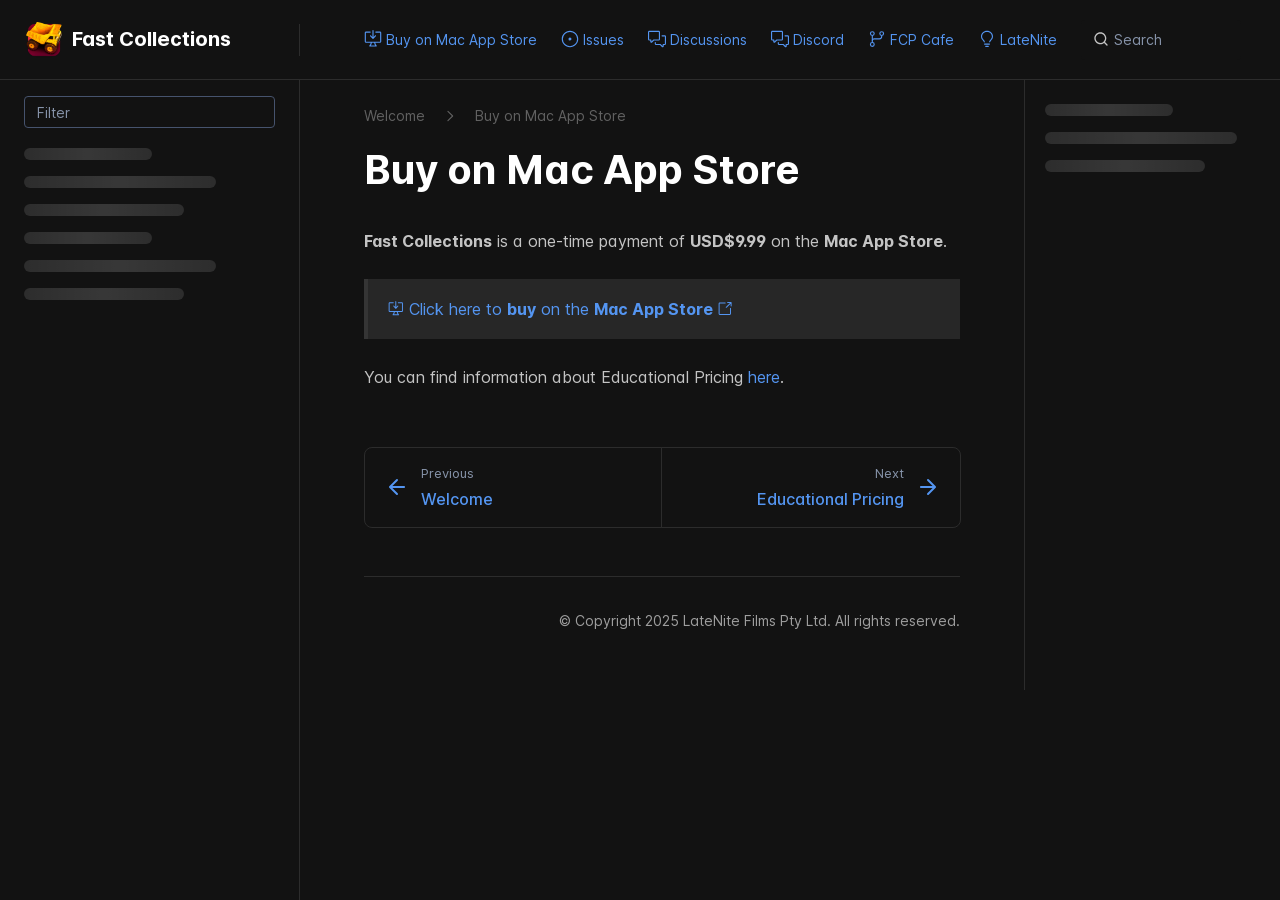
==== commit 1f57bd18: "Refreshes Retype-generated documentation. Process triggered by latenitefilms." ====
--- a/buy/index.html
+++ b/buy/index.html
@@ -3,7 +3,7 @@
 <head>
     <meta charset="UTF-8">
     <meta name="viewport" content="width=device-width,initial-scale=1">
-    <meta name="turbo-cache-control" content="no-cache" data-turbo-track="reload" data-track-token="3.11.0.805176251461">
+    <meta name="turbo-cache-control" content="no-cache" data-turbo-track="reload" data-track-token="3.11.0.805176352810">
 
     <!-- See retype.com -->
     <meta name="generator" content="Retype 3.11.0">
@@ -30,11 +30,11 @@
 
     <script data-cfasync="false">(function(){var cl=document.documentElement.classList,ls=localStorage.getItem("retype_scheme"),hd=cl.contains("dark"),hl=cl.contains("light"),wm=window.matchMedia&&window.matchMedia("(prefers-color-scheme: dark)").matches;if(ls==="dark"||(!ls&&wm&&!hd&&!hl)){cl.remove("light");cl.add("dark")}else if(ls==="light"||(!ls&&!wm&&!hd&&!hl)){cl.remove("dark");cl.add("light")}})();</script>
 
-    <link href="../resources/css/retype.css?v=3.11.0.805176251461" rel="stylesheet">
-
-    <script data-cfasync="false" src="../resources/js/config.js?v=3.11.0.805176251461" data-turbo-eval="false" defer></script>
+    <link href="../resources/css/retype.css?v=3.11.0.805176352810" rel="stylesheet">
+
+    <script data-cfasync="false" src="../resources/js/config.js?v=3.11.0.805176352810" data-turbo-eval="false" defer></script>
     <script data-cfasync="false" src="../resources/js/retype.js?v=3.11.0" data-turbo-eval="false" defer></script>
-    <script id="lunr-js" data-cfasync="false" src="../resources/js/lunr.js?v=3.11.0.805176251461" data-turbo-eval="false" defer></script>
+    <script id="lunr-js" data-cfasync="false" src="../resources/js/lunr.js?v=3.11.0.805176352810" data-turbo-eval="false" defer></script>
 </head>
 <body>
     <div id="retype-app" class="relative text-base antialiased text-base-text bg-base-bg font-body">
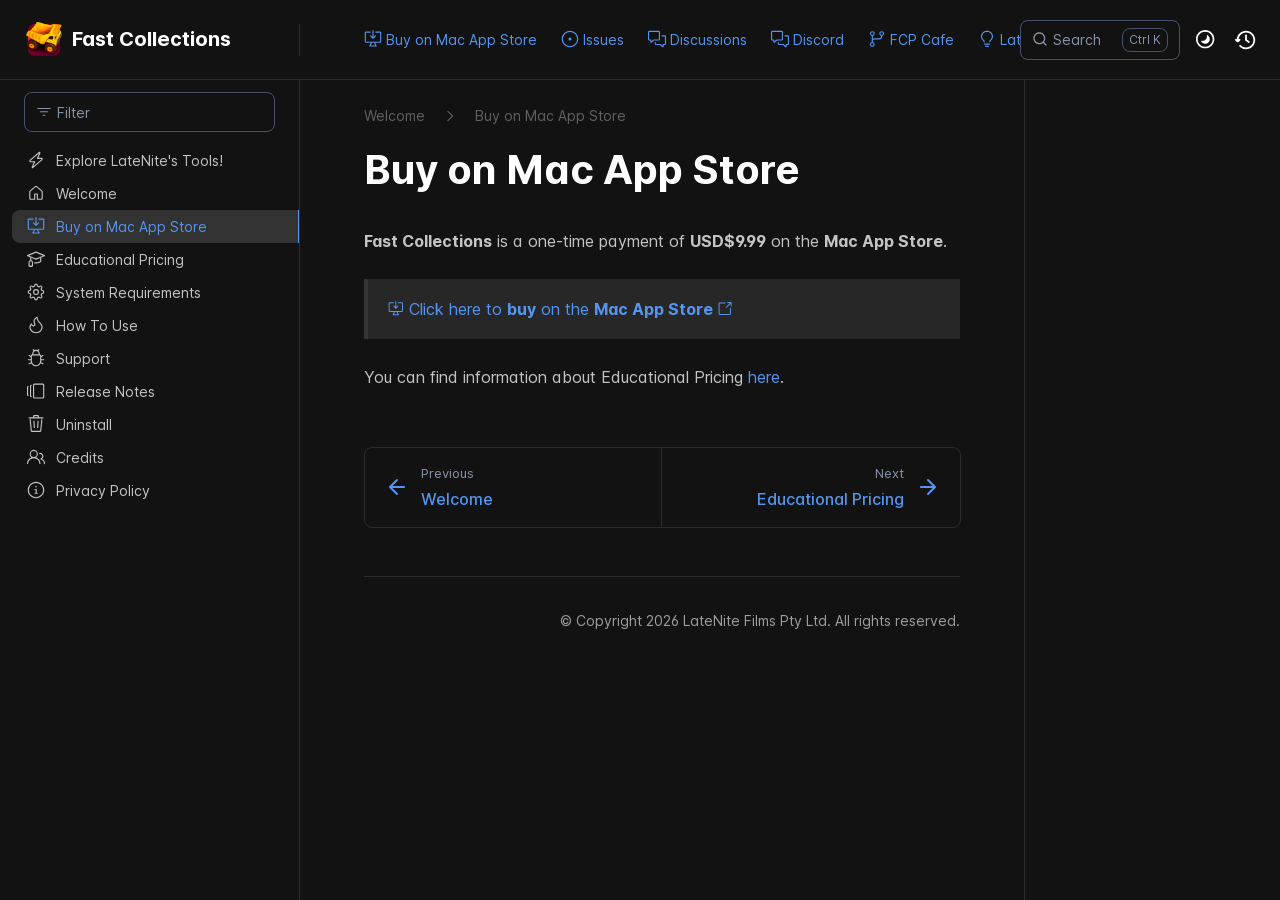
==== commit 57349537: "Refreshes Retype-generated documentation. Process triggered by latenitefilms." ====
--- a/buy/index.html
+++ b/buy/index.html
@@ -3,7 +3,7 @@
 <head>
     <meta charset="UTF-8">
     <meta name="viewport" content="width=device-width,initial-scale=1">
-    <meta name="turbo-cache-control" content="no-cache" data-turbo-track="reload" data-track-token="3.11.0.805176352810">
+    <meta name="turbo-cache-control" content="no-cache" data-turbo-track="reload" data-track-token="3.11.0.822394864599">
 
     <!-- See retype.com -->
     <meta name="generator" content="Retype 3.11.0">
@@ -30,11 +30,11 @@
 
     <script data-cfasync="false">(function(){var cl=document.documentElement.classList,ls=localStorage.getItem("retype_scheme"),hd=cl.contains("dark"),hl=cl.contains("light"),wm=window.matchMedia&&window.matchMedia("(prefers-color-scheme: dark)").matches;if(ls==="dark"||(!ls&&wm&&!hd&&!hl)){cl.remove("light");cl.add("dark")}else if(ls==="light"||(!ls&&!wm&&!hd&&!hl)){cl.remove("dark");cl.add("light")}})();</script>
 
-    <link href="../resources/css/retype.css?v=3.11.0.805176352810" rel="stylesheet">
-
-    <script data-cfasync="false" src="../resources/js/config.js?v=3.11.0.805176352810" data-turbo-eval="false" defer></script>
+    <link href="../resources/css/retype.css?v=3.11.0.822394864599" rel="stylesheet">
+
+    <script data-cfasync="false" src="../resources/js/config.js?v=3.11.0.822394864599" data-turbo-eval="false" defer></script>
     <script data-cfasync="false" src="../resources/js/retype.js?v=3.11.0" data-turbo-eval="false" defer></script>
-    <script id="lunr-js" data-cfasync="false" src="../resources/js/lunr.js?v=3.11.0.805176352810" data-turbo-eval="false" defer></script>
+    <script id="lunr-js" data-cfasync="false" src="../resources/js/lunr.js?v=3.11.0.822394864599" data-turbo-eval="false" defer></script>
 </head>
 <body>
     <div id="retype-app" class="relative text-base antialiased text-base-text bg-base-bg font-body">
@@ -336,7 +336,7 @@
                                     <ul class="flex flex-wrap items-center text-sm">
                                     </ul>
                                 </div>
-                                <div id="retype-copyright" class="print:justify-center py-2 text-footer-text font-footer-link-weight text-sm leading-relaxed"><p>© Copyright 2025 LateNite Films Pty Ltd. All rights reserved.</p></div>
+                                <div id="retype-copyright" class="print:justify-center py-2 text-footer-text font-footer-link-weight text-sm leading-relaxed"><p>© Copyright 2026 LateNite Films Pty Ltd. All rights reserved.</p></div>
                             </footer>
                         </div>
                     </div>
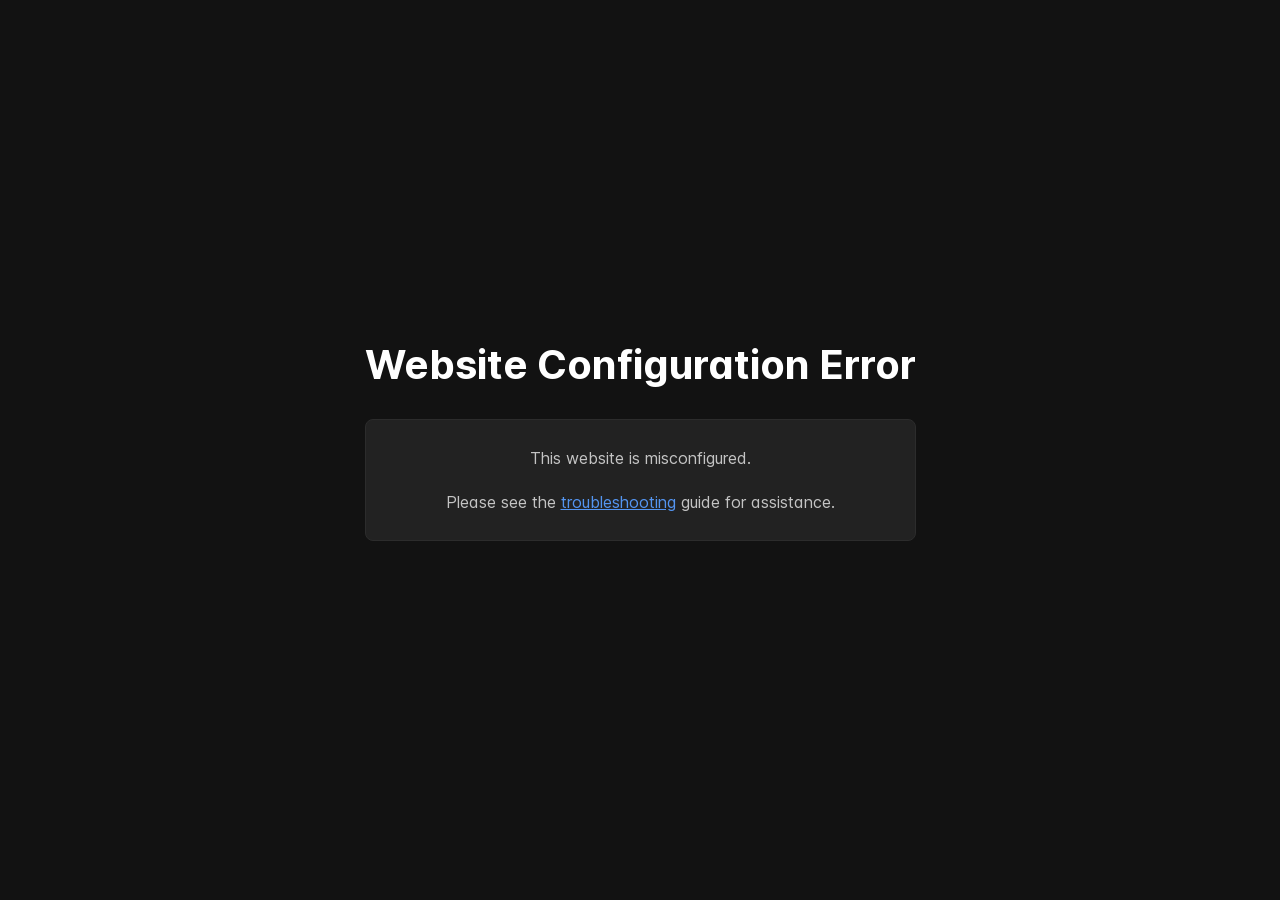
==== commit 9821dc8f: "Refreshes Retype-generated documentation. Process triggered by latenitefilms." ====
--- a/buy/index.html
+++ b/buy/index.html
@@ -3,10 +3,10 @@
 <head>
     <meta charset="UTF-8">
     <meta name="viewport" content="width=device-width,initial-scale=1">
-    <meta name="turbo-cache-control" content="no-cache" data-turbo-track="reload" data-track-token="3.11.0.822394864599">
+    <meta name="turbo-cache-control" content="no-cache" data-turbo-track="reload" data-track-token="3.12.0.824348698681">
 
     <!-- See retype.com -->
-    <meta name="generator" content="Retype 3.11.0">
+    <meta name="generator" content="Retype 3.12.0">
 
     <!-- Primary Meta Tags -->
     <title>Buy on Mac App Store</title>
@@ -30,11 +30,12 @@
 
     <script data-cfasync="false">(function(){var cl=document.documentElement.classList,ls=localStorage.getItem("retype_scheme"),hd=cl.contains("dark"),hl=cl.contains("light"),wm=window.matchMedia&&window.matchMedia("(prefers-color-scheme: dark)").matches;if(ls==="dark"||(!ls&&wm&&!hd&&!hl)){cl.remove("light");cl.add("dark")}else if(ls==="light"||(!ls&&!wm&&!hd&&!hl)){cl.remove("dark");cl.add("light")}})();</script>
 
-    <link href="../resources/css/retype.css?v=3.11.0.822394864599" rel="stylesheet">
-
-    <script data-cfasync="false" src="../resources/js/config.js?v=3.11.0.822394864599" data-turbo-eval="false" defer></script>
-    <script data-cfasync="false" src="../resources/js/retype.js?v=3.11.0" data-turbo-eval="false" defer></script>
-    <script id="lunr-js" data-cfasync="false" src="../resources/js/lunr.js?v=3.11.0.822394864599" data-turbo-eval="false" defer></script>
+    <link id="retype-favicon" rel="icon" href="../static/favicon.ico" />
+    <link href="../resources/css/retype.css?v=3.12.0.824348698681" rel="stylesheet">
+
+    <script data-cfasync="false" src="../resources/js/config.js?v=3.12.0.824348698681" data-turbo-eval="false" defer></script>
+    <script data-cfasync="false" src="../resources/js/retype.js?v=3.12.0" data-turbo-eval="false" defer></script>
+    <script id="lunr-js" data-cfasync="false" src="../resources/js/lunr.js?v=3.12.0.824348698681" data-turbo-eval="false" defer></script>
 </head>
 <body>
     <div id="retype-app" class="relative text-base antialiased text-base-text bg-base-bg font-body">
@@ -66,7 +67,7 @@
                     <nav id="retype-header-nav" class="hidden md:flex">
                         <ul class="flex flex-col mb-4 md:pl-16 md:mb-0 md:flex-row md:items-center">
                             <li class="mr-6">
-                                <a class="py-2 md:mb-0 inline-flex items-center text-sm whitespace-nowrap transition-colors duration-200 ease-linear md:text-header-text font-header-text-weight hover:text-header-text-hover" href="../buy/">
+                                <a class="py-2 md:mb-0 inline-flex items-center text-sm whitespace-nowrap transition-colors duration-200 ease-linear md:text-header-text font-header-text hover:text-header-text-hover" href="../buy/">
                                     <svg xmlns="http://www.w3.org/2000/svg" class="mb-px mr-1" width="18" height="18" viewBox="0 0 24 24" role="presentation">
                                         <g fill="currentColor">
                                             <path d="M11.25 9.331V.75a.75.75 0 0 1 1.5 0v8.58l1.949-2.11A.75.75 0 1 1 15.8 8.237l-3.25 3.52a.75.75 0 0 1-1.102 0l-3.25-3.52A.75.75 0 1 1 9.3 7.22l1.949 2.111Z"/><path d="M2.5 3.75v11.5c0 .138.112.25.25.25h18.5a.25.25 0 0 0 .25-.25V3.75a.25.25 0 0 0-.25-.25h-5.5a.75.75 0 0 1 0-1.5h5.5c.966 0 1.75.784 1.75 1.75v11.5A1.75 1.75 0 0 1 21.25 17h-6.204c.171 1.375.805 2.652 1.769 3.757A.752.752 0 0 1 16.25 22h-8.5a.75.75 0 0 1-.566-1.243c.965-1.105 1.599-2.382 1.77-3.757H2.75A1.75 1.75 0 0 1 1 15.25V3.75C1 2.784 1.784 2 2.75 2h5.5a.75.75 0 0 1 0 1.5h-5.5a.25.25 0 0 0-.25.25ZM10.463 17c-.126 1.266-.564 2.445-1.223 3.5h5.52c-.66-1.055-1.098-2.234-1.223-3.5Z"/>
@@ -76,7 +77,7 @@
                                 </a>
                             </li>
                             <li class="mr-6">
-                                <a class="py-2 md:mb-0 inline-flex items-center text-sm whitespace-nowrap transition-colors duration-200 ease-linear md:text-header-text font-header-text-weight hover:text-header-text-hover" href="https://github.com/latenitefilms/fastcollections/issues" target="_blank">
+                                <a class="py-2 md:mb-0 inline-flex items-center text-sm whitespace-nowrap transition-colors duration-200 ease-linear md:text-header-text font-header-text hover:text-header-text-hover" href="https://github.com/latenitefilms/fastcollections/issues" target="_blank">
                                     <svg xmlns="http://www.w3.org/2000/svg" class="mb-px mr-1" width="18" height="18" viewBox="0 0 24 24" role="presentation">
                                         <g fill="currentColor">
                                             <path d="M12 1c6.075 0 11 4.925 11 11s-4.925 11-11 11S1 18.075 1 12 5.925 1 12 1ZM2.5 12a9.5 9.5 0 0 0 9.5 9.5 9.5 9.5 0 0 0 9.5-9.5A9.5 9.5 0 0 0 12 2.5 9.5 9.5 0 0 0 2.5 12Zm9.5 2a2 2 0 1 1-.001-3.999A2 2 0 0 1 12 14Z"/>
@@ -86,7 +87,7 @@
                                 </a>
                             </li>
                             <li class="mr-6">
-                                <a class="py-2 md:mb-0 inline-flex items-center text-sm whitespace-nowrap transition-colors duration-200 ease-linear md:text-header-text font-header-text-weight hover:text-header-text-hover" href="https://github.com/latenitefilms/fastcollections/discussions" target="_blank">
+                                <a class="py-2 md:mb-0 inline-flex items-center text-sm whitespace-nowrap transition-colors duration-200 ease-linear md:text-header-text font-header-text hover:text-header-text-hover" href="https://github.com/latenitefilms/fastcollections/discussions" target="_blank">
                                     <svg xmlns="http://www.w3.org/2000/svg" class="mb-px mr-1" width="18" height="18" viewBox="0 0 24 24" role="presentation">
                                         <g fill="currentColor">
                                             <path d="M1.75 1h12.5c.966 0 1.75.784 1.75 1.75v9.5A1.75 1.75 0 0 1 14.25 14H8.061l-2.574 2.573A1.458 1.458 0 0 1 3 15.543V14H1.75A1.75 1.75 0 0 1 0 12.25v-9.5C0 1.784.784 1 1.75 1ZM1.5 2.75v9.5c0 .138.112.25.25.25h2a.75.75 0 0 1 .75.75v2.19l2.72-2.72a.749.749 0 0 1 .53-.22h6.5a.25.25 0 0 0 .25-.25v-9.5a.25.25 0 0 0-.25-.25H1.75a.25.25 0 0 0-.25.25Z"/><path d="M22.5 8.75a.25.25 0 0 0-.25-.25h-3.5a.75.75 0 0 1 0-1.5h3.5c.966 0 1.75.784 1.75 1.75v9.5A1.75 1.75 0 0 1 22.25 20H21v1.543a1.457 1.457 0 0 1-2.487 1.03L15.939 20H10.75A1.75 1.75 0 0 1 9 18.25v-1.465a.75.75 0 0 1 1.5 0v1.465c0 .138.112.25.25.25h5.5a.75.75 0 0 1 .53.22l2.72 2.72v-2.19a.75.75 0 0 1 .75-.75h2a.25.25 0 0 0 .25-.25v-9.5Z"/>
@@ -96,7 +97,7 @@
                                 </a>
                             </li>
                             <li class="mr-6">
-                                <a class="py-2 md:mb-0 inline-flex items-center text-sm whitespace-nowrap transition-colors duration-200 ease-linear md:text-header-text font-header-text-weight hover:text-header-text-hover" href="https://ltnt.tv/discord" target="_blank">
+                                <a class="py-2 md:mb-0 inline-flex items-center text-sm whitespace-nowrap transition-colors duration-200 ease-linear md:text-header-text font-header-text hover:text-header-text-hover" href="https://ltnt.tv/discord" target="_blank">
                                     <svg xmlns="http://www.w3.org/2000/svg" class="mb-px mr-1" width="18" height="18" viewBox="0 0 24 24" role="presentation">
                                         <g fill="currentColor">
                                             <path d="M1.75 1h12.5c.966 0 1.75.784 1.75 1.75v9.5A1.75 1.75 0 0 1 14.25 14H8.061l-2.574 2.573A1.458 1.458 0 0 1 3 15.543V14H1.75A1.75 1.75 0 0 1 0 12.25v-9.5C0 1.784.784 1 1.75 1ZM1.5 2.75v9.5c0 .138.112.25.25.25h2a.75.75 0 0 1 .75.75v2.19l2.72-2.72a.749.749 0 0 1 .53-.22h6.5a.25.25 0 0 0 .25-.25v-9.5a.25.25 0 0 0-.25-.25H1.75a.25.25 0 0 0-.25.25Z"/><path d="M22.5 8.75a.25.25 0 0 0-.25-.25h-3.5a.75.75 0 0 1 0-1.5h3.5c.966 0 1.75.784 1.75 1.75v9.5A1.75 1.75 0 0 1 22.25 20H21v1.543a1.457 1.457 0 0 1-2.487 1.03L15.939 20H10.75A1.75 1.75 0 0 1 9 18.25v-1.465a.75.75 0 0 1 1.5 0v1.465c0 .138.112.25.25.25h5.5a.75.75 0 0 1 .53.22l2.72 2.72v-2.19a.75.75 0 0 1 .75-.75h2a.25.25 0 0 0 .25-.25v-9.5Z"/>
@@ -106,7 +107,7 @@
                                 </a>
                             </li>
                             <li class="mr-6">
-                                <a class="py-2 md:mb-0 inline-flex items-center text-sm whitespace-nowrap transition-colors duration-200 ease-linear md:text-header-text font-header-text-weight hover:text-header-text-hover" href="https://fcp.cafe" target="_blank">
+                                <a class="py-2 md:mb-0 inline-flex items-center text-sm whitespace-nowrap transition-colors duration-200 ease-linear md:text-header-text font-header-text hover:text-header-text-hover" href="https://fcp.cafe" target="_blank">
                                     <svg xmlns="http://www.w3.org/2000/svg" class="mb-px mr-1" width="18" height="18" viewBox="0 0 24 24" role="presentation">
                                         <g fill="currentColor">
                                             <path d="M15 4.75a3.25 3.25 0 1 1 6.5 0 3.25 3.25 0 0 1-6.5 0ZM2.5 19.25a3.25 3.25 0 1 1 6.5 0 3.25 3.25 0 0 1-6.5 0Zm0-14.5a3.25 3.25 0 1 1 6.5 0 3.25 3.25 0 0 1-6.5 0ZM5.75 6.5a1.75 1.75 0 1 0-.001-3.501A1.75 1.75 0 0 0 5.75 6.5Zm0 14.5a1.75 1.75 0 1 0-.001-3.501A1.75 1.75 0 0 0 5.75 21Zm12.5-14.5a1.75 1.75 0 1 0-.001-3.501A1.75 1.75 0 0 0 18.25 6.5Z"/><path d="M5.75 16.75A.75.75 0 0 1 5 16V8a.75.75 0 0 1 1.5 0v8a.75.75 0 0 1-.75.75Z"/><path d="M17.5 8.75v-1H19v1a3.75 3.75 0 0 1-3.75 3.75h-7a1.75 1.75 0 0 0-1.75 1.75H5A3.25 3.25 0 0 1 8.25 11h7a2.25 2.25 0 0 0 2.25-2.25Z"/>
@@ -116,7 +117,7 @@
                                 </a>
                             </li>
                             <li class="mr-6">
-                                <a class="py-2 md:mb-0 inline-flex items-center text-sm whitespace-nowrap transition-colors duration-200 ease-linear md:text-header-text font-header-text-weight hover:text-header-text-hover" href="https://fcp.cafe/latenite/" target="_blank">
+                                <a class="py-2 md:mb-0 inline-flex items-center text-sm whitespace-nowrap transition-colors duration-200 ease-linear md:text-header-text font-header-text hover:text-header-text-hover" href="https://fcp.cafe/latenite/" target="_blank">
                                     <svg xmlns="http://www.w3.org/2000/svg" class="mb-px mr-1" width="18" height="18" viewBox="0 0 24 24" role="presentation">
                                         <g fill="currentColor">
                                             <path d="M12 2.5c-3.81 0-6.5 2.743-6.5 6.119 0 1.536.632 2.572 1.425 3.56.172.215.347.422.527.635l.096.112c.21.25.427.508.63.774.404.531.783 1.128.995 1.834a.75.75 0 0 1-1.436.432c-.138-.46-.397-.89-.753-1.357a18.111 18.111 0 0 0-.582-.714l-.092-.11c-.18-.212-.37-.436-.555-.667C4.87 12.016 4 10.651 4 8.618 4 4.363 7.415 1 12 1s8 3.362 8 7.619c0 2.032-.87 3.397-1.755 4.5-.185.23-.375.454-.555.667l-.092.109c-.21.248-.405.481-.582.714-.356.467-.615.898-.753 1.357a.751.751 0 0 1-1.437-.432c.213-.706.592-1.303.997-1.834.202-.266.419-.524.63-.774l.095-.112c.18-.213.355-.42.527-.634.793-.99 1.425-2.025 1.425-3.561C18.5 5.243 15.81 2.5 12 2.5ZM8.75 18h6.5a.75.75 0 0 1 0 1.5h-6.5a.75.75 0 0 1 0-1.5Zm.75 3.75a.75.75 0 0 1 .75-.75h3.5a.75.75 0 0 1 0 1.5h-3.5a.75.75 0 0 1-.75-.75Z"/>
@@ -128,31 +129,6 @@
         
                         </ul>
                     </nav>
-        
-                    <!-- Header Right Skeleton -->
-                    <div v-cloak class="flex justify-end grow skeleton">
-        
-                        <!-- Search input mock -->
-                        <div class="relative hidden w-40 lg:block lg:max-w-sm lg:ml-auto">
-                            <div class="absolute flex items-center justify-center h-full pl-3 dark:text-dark-300">
-                                <svg xmlns="http://www.w3.org/2000/svg" class="icon-base" width="16" height="16" viewBox="0 0 24 24" aria-labelledby="icon" role="presentation" style="margin-bottom: 1px;"><g fill="currentColor" ><path d="M21.71 20.29l-3.68-3.68A8.963 8.963 0 0020 11c0-4.96-4.04-9-9-9s-9 4.04-9 9 4.04 9 9 9c2.12 0 4.07-.74 5.61-1.97l3.68 3.68c.2.19.45.29.71.29s.51-.1.71-.29c.39-.39.39-1.03 0-1.42zM4 11c0-3.86 3.14-7 7-7s7 3.14 7 7c0 1.92-.78 3.66-2.04 4.93-.01.01-.02.01-.02.01-.01.01-.01.01-.01.02A6.98 6.98 0 0111 18c-3.86 0-7-3.14-7-7z" ></path></g></svg>
-                            </div>
-                            <input class="w-full h-10 placeholder-search-placeholder transition-colors duration-200 ease-in bg-search-bg border border-transparent rounded md:text-sm hover:border-search-border-hover focus:outline-none focus:border-search-border-focus" style="padding: 0.625rem 0.75rem 0.625rem 2rem" type="text" placeholder="Search">
-                        </div>
-        
-                        <!-- Mobile search button -->
-                        <div class="flex items-center justify-center w-10 h-10 lg:hidden">
-                            <svg xmlns="http://www.w3.org/2000/svg" class="shrink-0 icon-base" width="20" height="20" viewBox="0 0 24 24" aria-labelledby="icon" role="presentation" style="margin-bottom: 0px;"><g fill="currentColor" ><path d="M21.71 20.29l-3.68-3.68A8.963 8.963 0 0020 11c0-4.96-4.04-9-9-9s-9 4.04-9 9 4.04 9 9 9c2.12 0 4.07-.74 5.61-1.97l3.68 3.68c.2.19.45.29.71.29s.51-.1.71-.29c.39-.39.39-1.03 0-1.42zM4 11c0-3.86 3.14-7 7-7s7 3.14 7 7c0 1.92-.78 3.66-2.04 4.93-.01.01-.02.01-.02.01-.01.01-.01.01-.01.02A6.98 6.98 0 0111 18c-3.86 0-7-3.14-7-7z" ></path></g></svg>
-                        </div>
-        
-                        <!-- Dark mode switch placeholder -->
-                        <div class="w-10 h-10 lg:ml-2"></div>
-        
-                        <!-- History button -->
-                        <div class="flex items-center justify-center w-10 h-10" style="margin-right: -0.625rem;">
-                            <svg xmlns="http://www.w3.org/2000/svg" class="shrink-0 icon-base" width="22" height="22" viewBox="0 0 24 24" aria-labelledby="icon" role="presentation" style="margin-bottom: 0px;"><g fill="currentColor" ><g ><path d="M12.01 6.01c-.55 0-1 .45-1 1V12a1 1 0 00.4.8l3 2.22a.985.985 0 001.39-.2.996.996 0 00-.21-1.4l-2.6-1.92V7.01c.02-.55-.43-1-.98-1z"></path><path d="M12.01 1.91c-5.33 0-9.69 4.16-10.05 9.4l-.29-.26a.997.997 0 10-1.34 1.48l1.97 1.79c.19.17.43.26.67.26s.48-.09.67-.26l1.97-1.79a.997.997 0 10-1.34-1.48l-.31.28c.34-4.14 3.82-7.41 8.05-7.41 4.46 0 8.08 3.63 8.08 8.09s-3.63 8.08-8.08 8.08c-2.18 0-4.22-.85-5.75-2.4a.996.996 0 10-1.42 1.4 10.02 10.02 0 007.17 2.99c5.56 0 10.08-4.52 10.08-10.08.01-5.56-4.52-10.09-10.08-10.09z"></path></g></g></svg>
-                        </div>
-                    </div>
         
                     <div v-cloak class="flex justify-end grow">
                         <div id="retype-mobile-search-button"></div>
@@ -171,7 +147,7 @@
             <div v-cloak class="fixed flex flex-col shrink-0 duration-300 ease-in-out bg-sidebar-left-bg border-sidebar-left-border sidebar top-20 w-75 border-r h-screen md:sticky transition-transform skeleton">
             
                 <div class="flex items-center h-16 px-6">
-                    <input class="w-full h-8 px-3 py-2 transition-colors duration-200 ease-linear bg-filter-bg border border-filter-border rounded shadow-none text-sm focus:outline-none focus:border-filter-border-focus" type="text" placeholder="Filter">
+                    <input id="retype-filter-input-mock" class="w-full h-10 pl-8 px-3 py-2 transition-colors duration-200 ease-linear bg-filter-bg border border-filter-border rounded-lg shadow-none md:text-sm hover:border-filter-border-hover focus:outline-none focus:border-filter-border-focus placeholder-filter-placeholder" type="text">
                 </div>
             
                 <div class="pl-6 mt-1 mb-4">
@@ -194,7 +170,7 @@
                             <nav>
                                 <ul class="flex flex-wrap justify-center items-center">
                                     <li class="mr-6">
-                                        <a class="block py-1 inline-flex items-center text-sm whitespace-nowrap transition-colors duration-200 ease-linear md:text-header-text font-header-text-weight hover:text-header-text-hover" href="../buy/">
+                                        <a class="block py-1 inline-flex items-center text-sm whitespace-nowrap transition-colors duration-200 ease-linear md:text-header-text font-header-text hover:text-header-text-hover" href="../buy/">
                                             <svg xmlns="http://www.w3.org/2000/svg" class="mb-px mr-1" width="18" height="18" viewBox="0 0 24 24" role="presentation">
                                                 <g fill="currentColor">
                                                     <path d="M11.25 9.331V.75a.75.75 0 0 1 1.5 0v8.58l1.949-2.11A.75.75 0 1 1 15.8 8.237l-3.25 3.52a.75.75 0 0 1-1.102 0l-3.25-3.52A.75.75 0 1 1 9.3 7.22l1.949 2.111Z"/><path d="M2.5 3.75v11.5c0 .138.112.25.25.25h18.5a.25.25 0 0 0 .25-.25V3.75a.25.25 0 0 0-.25-.25h-5.5a.75.75 0 0 1 0-1.5h5.5c.966 0 1.75.784 1.75 1.75v11.5A1.75 1.75 0 0 1 21.25 17h-6.204c.171 1.375.805 2.652 1.769 3.757A.752.752 0 0 1 16.25 22h-8.5a.75.75 0 0 1-.566-1.243c.965-1.105 1.599-2.382 1.77-3.757H2.75A1.75 1.75 0 0 1 1 15.25V3.75C1 2.784 1.784 2 2.75 2h5.5a.75.75 0 0 1 0 1.5h-5.5a.25.25 0 0 0-.25.25ZM10.463 17c-.126 1.266-.564 2.445-1.223 3.5h5.52c-.66-1.055-1.098-2.234-1.223-3.5Z"/>
@@ -204,7 +180,7 @@
                                         </a>
                                     </li>
                                     <li class="mr-6">
-                                        <a class="block py-1 inline-flex items-center text-sm whitespace-nowrap transition-colors duration-200 ease-linear md:text-header-text font-header-text-weight hover:text-header-text-hover" href="https://github.com/latenitefilms/fastcollections/issues" target="_blank">
+                                        <a class="block py-1 inline-flex items-center text-sm whitespace-nowrap transition-colors duration-200 ease-linear md:text-header-text font-header-text hover:text-header-text-hover" href="https://github.com/latenitefilms/fastcollections/issues" target="_blank">
                                             <svg xmlns="http://www.w3.org/2000/svg" class="mb-px mr-1" width="18" height="18" viewBox="0 0 24 24" role="presentation">
                                                 <g fill="currentColor">
                                                     <path d="M12 1c6.075 0 11 4.925 11 11s-4.925 11-11 11S1 18.075 1 12 5.925 1 12 1ZM2.5 12a9.5 9.5 0 0 0 9.5 9.5 9.5 9.5 0 0 0 9.5-9.5A9.5 9.5 0 0 0 12 2.5 9.5 9.5 0 0 0 2.5 12Zm9.5 2a2 2 0 1 1-.001-3.999A2 2 0 0 1 12 14Z"/>
@@ -214,7 +190,7 @@
                                         </a>
                                     </li>
                                     <li class="mr-6">
-                                        <a class="block py-1 inline-flex items-center text-sm whitespace-nowrap transition-colors duration-200 ease-linear md:text-header-text font-header-text-weight hover:text-header-text-hover" href="https://github.com/latenitefilms/fastcollections/discussions" target="_blank">
+                                        <a class="block py-1 inline-flex items-center text-sm whitespace-nowrap transition-colors duration-200 ease-linear md:text-header-text font-header-text hover:text-header-text-hover" href="https://github.com/latenitefilms/fastcollections/discussions" target="_blank">
                                             <svg xmlns="http://www.w3.org/2000/svg" class="mb-px mr-1" width="18" height="18" viewBox="0 0 24 24" role="presentation">
                                                 <g fill="currentColor">
                                                     <path d="M1.75 1h12.5c.966 0 1.75.784 1.75 1.75v9.5A1.75 1.75 0 0 1 14.25 14H8.061l-2.574 2.573A1.458 1.458 0 0 1 3 15.543V14H1.75A1.75 1.75 0 0 1 0 12.25v-9.5C0 1.784.784 1 1.75 1ZM1.5 2.75v9.5c0 .138.112.25.25.25h2a.75.75 0 0 1 .75.75v2.19l2.72-2.72a.749.749 0 0 1 .53-.22h6.5a.25.25 0 0 0 .25-.25v-9.5a.25.25 0 0 0-.25-.25H1.75a.25.25 0 0 0-.25.25Z"/><path d="M22.5 8.75a.25.25 0 0 0-.25-.25h-3.5a.75.75 0 0 1 0-1.5h3.5c.966 0 1.75.784 1.75 1.75v9.5A1.75 1.75 0 0 1 22.25 20H21v1.543a1.457 1.457 0 0 1-2.487 1.03L15.939 20H10.75A1.75 1.75 0 0 1 9 18.25v-1.465a.75.75 0 0 1 1.5 0v1.465c0 .138.112.25.25.25h5.5a.75.75 0 0 1 .53.22l2.72 2.72v-2.19a.75.75 0 0 1 .75-.75h2a.25.25 0 0 0 .25-.25v-9.5Z"/>
@@ -224,7 +200,7 @@
                                         </a>
                                     </li>
                                     <li class="mr-6">
-                                        <a class="block py-1 inline-flex items-center text-sm whitespace-nowrap transition-colors duration-200 ease-linear md:text-header-text font-header-text-weight hover:text-header-text-hover" href="https://ltnt.tv/discord" target="_blank">
+                                        <a class="block py-1 inline-flex items-center text-sm whitespace-nowrap transition-colors duration-200 ease-linear md:text-header-text font-header-text hover:text-header-text-hover" href="https://ltnt.tv/discord" target="_blank">
                                             <svg xmlns="http://www.w3.org/2000/svg" class="mb-px mr-1" width="18" height="18" viewBox="0 0 24 24" role="presentation">
                                                 <g fill="currentColor">
                                                     <path d="M1.75 1h12.5c.966 0 1.75.784 1.75 1.75v9.5A1.75 1.75 0 0 1 14.25 14H8.061l-2.574 2.573A1.458 1.458 0 0 1 3 15.543V14H1.75A1.75 1.75 0 0 1 0 12.25v-9.5C0 1.784.784 1 1.75 1ZM1.5 2.75v9.5c0 .138.112.25.25.25h2a.75.75 0 0 1 .75.75v2.19l2.72-2.72a.749.749 0 0 1 .53-.22h6.5a.25.25 0 0 0 .25-.25v-9.5a.25.25 0 0 0-.25-.25H1.75a.25.25 0 0 0-.25.25Z"/><path d="M22.5 8.75a.25.25 0 0 0-.25-.25h-3.5a.75.75 0 0 1 0-1.5h3.5c.966 0 1.75.784 1.75 1.75v9.5A1.75 1.75 0 0 1 22.25 20H21v1.543a1.457 1.457 0 0 1-2.487 1.03L15.939 20H10.75A1.75 1.75 0 0 1 9 18.25v-1.465a.75.75 0 0 1 1.5 0v1.465c0 .138.112.25.25.25h5.5a.75.75 0 0 1 .53.22l2.72 2.72v-2.19a.75.75 0 0 1 .75-.75h2a.25.25 0 0 0 .25-.25v-9.5Z"/>
@@ -234,7 +210,7 @@
                                         </a>
                                     </li>
                                     <li class="mr-6">
-                                        <a class="block py-1 inline-flex items-center text-sm whitespace-nowrap transition-colors duration-200 ease-linear md:text-header-text font-header-text-weight hover:text-header-text-hover" href="https://fcp.cafe" target="_blank">
+                                        <a class="block py-1 inline-flex items-center text-sm whitespace-nowrap transition-colors duration-200 ease-linear md:text-header-text font-header-text hover:text-header-text-hover" href="https://fcp.cafe" target="_blank">
                                             <svg xmlns="http://www.w3.org/2000/svg" class="mb-px mr-1" width="18" height="18" viewBox="0 0 24 24" role="presentation">
                                                 <g fill="currentColor">
                                                     <path d="M15 4.75a3.25 3.25 0 1 1 6.5 0 3.25 3.25 0 0 1-6.5 0ZM2.5 19.25a3.25 3.25 0 1 1 6.5 0 3.25 3.25 0 0 1-6.5 0Zm0-14.5a3.25 3.25 0 1 1 6.5 0 3.25 3.25 0 0 1-6.5 0ZM5.75 6.5a1.75 1.75 0 1 0-.001-3.501A1.75 1.75 0 0 0 5.75 6.5Zm0 14.5a1.75 1.75 0 1 0-.001-3.501A1.75 1.75 0 0 0 5.75 21Zm12.5-14.5a1.75 1.75 0 1 0-.001-3.501A1.75 1.75 0 0 0 18.25 6.5Z"/><path d="M5.75 16.75A.75.75 0 0 1 5 16V8a.75.75 0 0 1 1.5 0v8a.75.75 0 0 1-.75.75Z"/><path d="M17.5 8.75v-1H19v1a3.75 3.75 0 0 1-3.75 3.75h-7a1.75 1.75 0 0 0-1.75 1.75H5A3.25 3.25 0 0 1 8.25 11h7a2.25 2.25 0 0 0 2.25-2.25Z"/>
@@ -244,7 +220,7 @@
                                         </a>
                                     </li>
                                     <li class="mr-6">
-                                        <a class="block py-1 inline-flex items-center text-sm whitespace-nowrap transition-colors duration-200 ease-linear md:text-header-text font-header-text-weight hover:text-header-text-hover" href="https://fcp.cafe/latenite/" target="_blank">
+                                        <a class="block py-1 inline-flex items-center text-sm whitespace-nowrap transition-colors duration-200 ease-linear md:text-header-text font-header-text hover:text-header-text-hover" href="https://fcp.cafe/latenite/" target="_blank">
                                             <svg xmlns="http://www.w3.org/2000/svg" class="mb-px mr-1" width="18" height="18" viewBox="0 0 24 24" role="presentation">
                                                 <g fill="currentColor">
                                                     <path d="M12 2.5c-3.81 0-6.5 2.743-6.5 6.119 0 1.536.632 2.572 1.425 3.56.172.215.347.422.527.635l.096.112c.21.25.427.508.63.774.404.531.783 1.128.995 1.834a.75.75 0 0 1-1.436.432c-.138-.46-.397-.89-.753-1.357a18.111 18.111 0 0 0-.582-.714l-.092-.11c-.18-.212-.37-.436-.555-.667C4.87 12.016 4 10.651 4 8.618 4 4.363 7.415 1 12 1s8 3.362 8 7.619c0 2.032-.87 3.397-1.755 4.5-.185.23-.375.454-.555.667l-.092.109c-.21.248-.405.481-.582.714-.356.467-.615.898-.753 1.357a.751.751 0 0 1-1.437-.432c.213-.706.592-1.303.997-1.834.202-.266.419-.524.63-.774l.095-.112c.18-.213.355-.42.527-.634.793-.99 1.425-2.025 1.425-3.561C18.5 5.243 15.81 2.5 12 2.5ZM8.75 18h6.5a.75.75 0 0 1 0 1.5h-6.5a.75.75 0 0 1 0-1.5Zm.75 3.75a.75.75 0 0 1 .75-.75h3.5a.75.75 0 0 1 0 1.5h-3.5a.75.75 0 0 1-.75-.75Z"/>
@@ -299,6 +275,38 @@
 <p><a href="https://apps.apple.com/us/app/fast-collections/id6463602034" class="outbound" target="_blank"><span><svg xmlns="http://www.w3.org/2000/svg" class="docs-icon" viewBox="0 0 24 24" role="presentation"><g fill="currentColor"><g><path d="M11.25 9.331V.75a.75.75 0 0 1 1.5 0v8.58l1.949-2.11A.75.75 0 1 1 15.8 8.237l-3.25 3.52a.75.75 0 0 1-1.102 0l-3.25-3.52A.75.75 0 1 1 9.3 7.22l1.949 2.111Z"/><path d="M2.5 3.75v11.5c0 .138.112.25.25.25h18.5a.25.25 0 0 0 .25-.25V3.75a.25.25 0 0 0-.25-.25h-5.5a.75.75 0 0 1 0-1.5h5.5c.966 0 1.75.784 1.75 1.75v11.5A1.75 1.75 0 0 1 21.25 17h-6.204c.171 1.375.805 2.652 1.769 3.757A.752.752 0 0 1 16.25 22h-8.5a.75.75 0 0 1-.566-1.243c.965-1.105 1.599-2.382 1.77-3.757H2.75A1.75 1.75 0 0 1 1 15.25V3.75C1 2.784 1.784 2 2.75 2h5.5a.75.75 0 0 1 0 1.5h-5.5a.25.25 0 0 0-.25.25ZM10.463 17c-.126 1.266-.564 2.445-1.223 3.5h5.52c-.66-1.055-1.098-2.234-1.223-3.5Z"/></g></g></svg> Click here to <strong>buy</strong> on the <strong>Mac App Store</strong></span><svg xmlns="http://www.w3.org/2000/svg" class="retype-outbound-trigger docs-icon ml-1" viewBox="0 0 24 24" role="presentation"><g fill="currentColor"><path d="M15.5 2.25a.75.75 0 0 1 .75-.75h5.5a.75.75 0 0 1 .75.75v5.5a.75.75 0 0 1-1.5 0V4.06l-6.22 6.22a.75.75 0 1 1-1.06-1.06L19.94 3h-3.69a.75.75 0 0 1-.75-.75Z"/><path d="M2.5 4.25c0-.966.784-1.75 1.75-1.75h8.5a.75.75 0 0 1 0 1.5h-8.5a.25.25 0 0 0-.25.25v15.5c0 .138.112.25.25.25h15.5a.25.25 0 0 0 .25-.25v-8.5a.75.75 0 0 1 1.5 0v8.5a1.75 1.75 0 0 1-1.75 1.75H4.25a1.75 1.75 0 0 1-1.75-1.75V4.25Z"/></g></svg></a></p>
 </blockquote>
 <p>You can find information about Educational Pricing <a href="../educational/">here</a>.</p>
+<hr>
+<doc-anchor-target id="unlock-commandpost">
+    <h2>
+        <doc-anchor-trigger class="header-anchor-trigger" to="#unlock-commandpost">#</doc-anchor-trigger>
+        <span>Unlock CommandPost</span>
+    </h2>
+</doc-anchor-target>
+<p>CommandPost is <strong>The Swiss Army Knife for Post Production Professionals</strong>.</p>
+<p>It&#x27;s an open source macOS application that makes your post production and editing life faster and lots more fun (everything is better with more buttons!). <span class="docs-emoji">&#x1F39B;&#xFE0F;</span></p>
+<p>It&#x27;s been used for projects at <strong>Netflix</strong>, <strong>Pixar</strong> and extensively at the <strong>BBC</strong>. People at companies such as <strong>Apple</strong>, <strong>Avid</strong> and <strong>Adobe</strong> use it daily.</p>
+<p>All of the 2024 and 2025 <strong>Apple Worldwide Developer Conference (WWDC)</strong> videos were graded using Tangent panels in Final Cut Pro controlled by CommandPost. <span class="docs-emoji">&#x1F973;</span></p>
+<p>After <strong>9 years of free updates</strong>, to ensure that CommandPost continues to be developed, improved, and stay open-source, we&#x27;ve decided that you need at least ONE paid LateNite application installed to use CommandPost moving forward - consider it &quot;inner circle&quot; software (i.e. only our mates get access to it).</p>
+<p>You can use <strong>ScriptStar</strong> to &quot;unlock&quot; CommandPost!</p>
+<p><figure class="content-center">
+    <img src="../static/commandpost.png" alt="" class="rounded-image-rounded border-image-border border-image-border-width" />
+    <figcaption class="caption"></figcaption>
+</figure>
+</p>
+<div id="backlinks">
+    <h2>See also</h2>
+    <div class="grid gap-4 [grid-template-columns:repeat(auto-fit,minmax(300px,1fr))]">
+        <a href="../" class="group no-link">
+            <div class="flex flex-col">
+                <div>
+                    <svg class="w-4 h-4" xmlns="http://www.w3.org/2000/svg" viewBox="0 0 24 24" role="presentation" fill="currentColor"><path d="M11.03 2.59a1.501 1.501 0 0 1 1.94 0l7.5 6.363a1.5 1.5 0 0 1 .53 1.144V19.5a1.5 1.5 0 0 1-1.5 1.5h-5.75a.75.75 0 0 1-.75-.75V14h-2v6.25a.75.75 0 0 1-.75.75H4.5A1.5 1.5 0 0 1 3 19.5v-9.403c0-.44.194-.859.53-1.144ZM12 3.734l-7.5 6.363V19.5h5v-6.25a.75.75 0 0 1 .75-.75h3.5a.75.75 0 0 1 .75.75v6.25h5v-9.403Z"/></svg>
+                    <span>Fast Collections</span>
+                </div>
+                <p>Fast Collections is a Final Cut Pro Workflow Extension that allows you to quickly create a Smart Collection</p>
+            </div>
+        </a>
+    </div>
+</div>
 
                                 
                                 <!-- Required only on API pages -->
@@ -336,7 +344,7 @@
                                     <ul class="flex flex-wrap items-center text-sm">
                                     </ul>
                                 </div>
-                                <div id="retype-copyright" class="print:justify-center py-2 text-footer-text font-footer-link-weight text-sm leading-relaxed"><p>© Copyright 2026 LateNite Films Pty Ltd. All rights reserved.</p></div>
+                                <div id="retype-copyright" class="print:justify-center py-2 text-footer-text font-footer-link text-sm leading-relaxed"><p>© Copyright 2026 LateNite Films Pty Ltd. All rights reserved.</p></div>
                             </footer>
                         </div>
                     </div>
